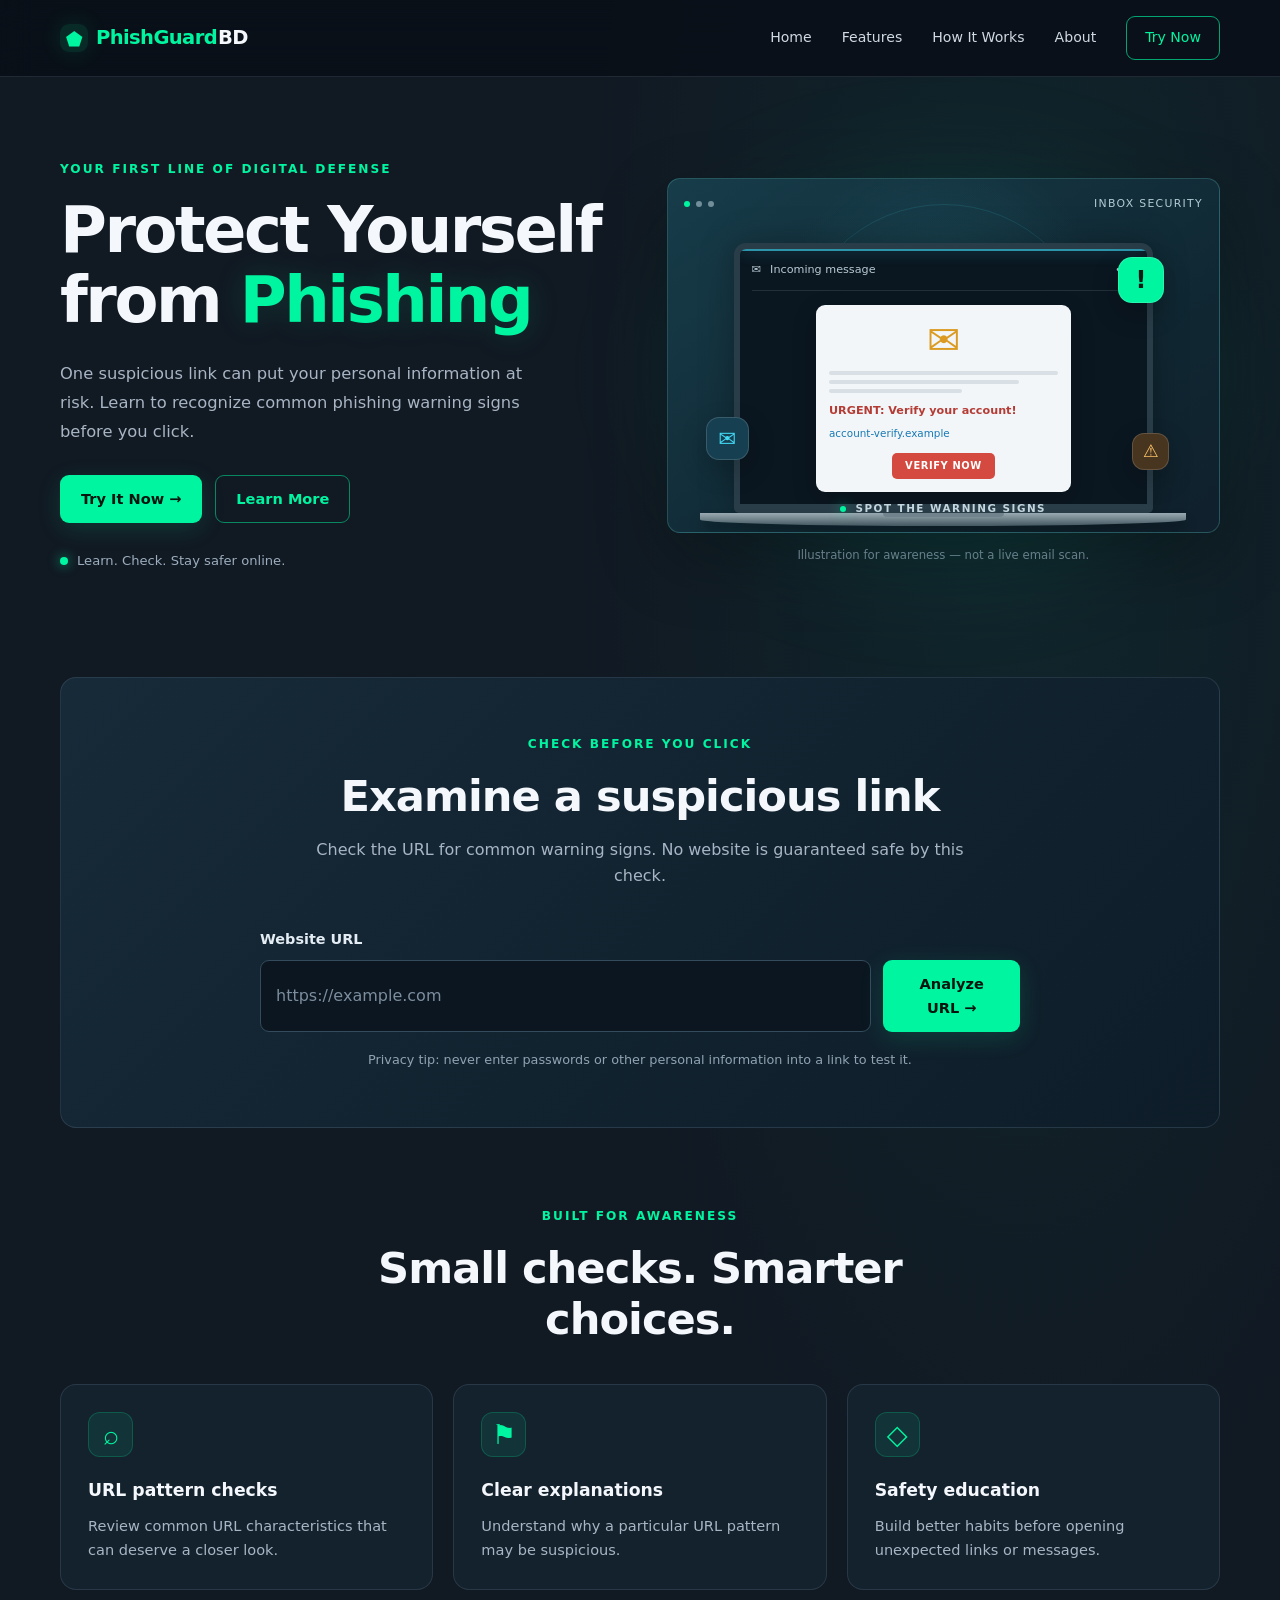
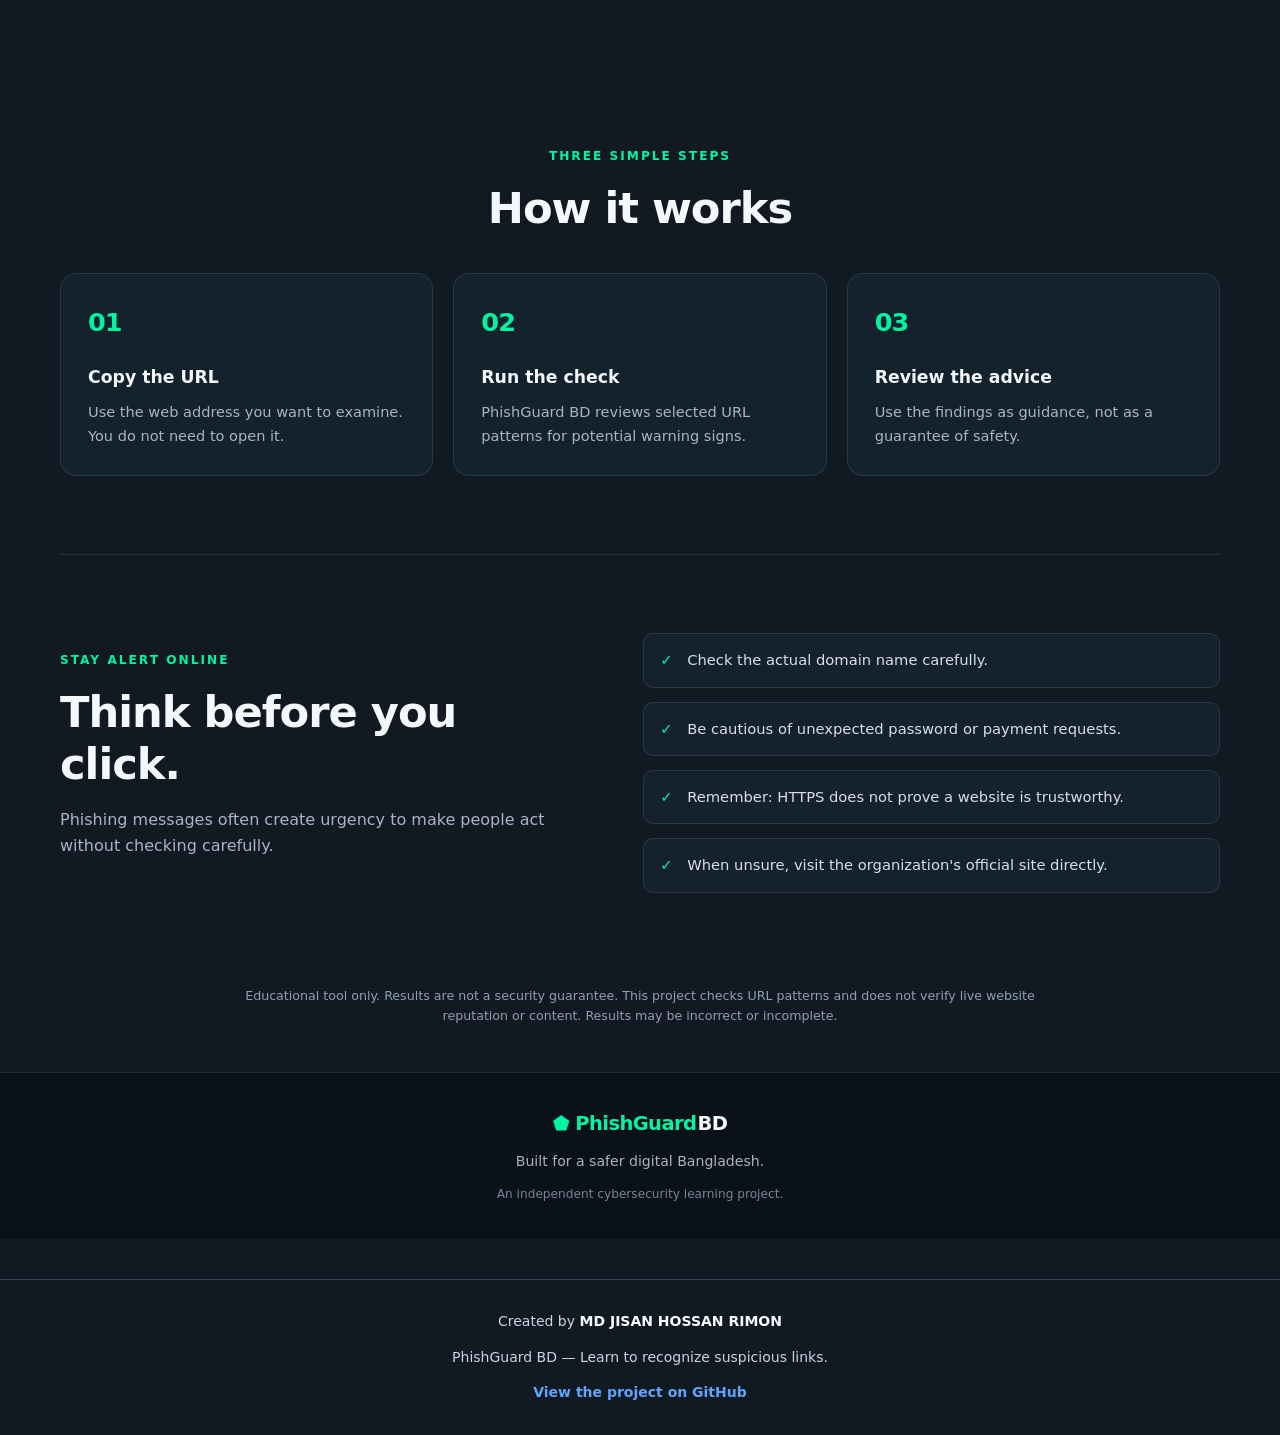
==== index.html @ 83aed014 "Update creator name to uppercase" ====
<!DOCTYPE html>
<html lang="en">
<head>
  <meta charset="UTF-8">
  <meta name="viewport" content="width=device-width, initial-scale=1.0">
  <meta name="description" content="PhishGuard BD helps people recognize suspicious links and phishing warning signs.">
  <meta name="theme-color" content="#111923">
  <title>PhishGuard BD | Think Before You Click</title>
  <link rel="stylesheet" href="style.css">
  <script src="script.js" defer></script>
</head>
<body>
  <header class="site-header" id="home">
    <nav class="navbar" aria-label="Main navigation">
      <a class="brand" href="#home">
        <span class="brand-shield" aria-hidden="true">⬟</span>
        PhishGuard<span class="brand-bd">BD</span>
      </a>

      <button class="menu-toggle" type="button"
        aria-label="Open navigation" aria-expanded="false"
        aria-controls="nav-links">☰</button>

      <div class="nav-links" id="nav-links">
        <a href="#home">Home</a>
        <a href="#features">Features</a>
        <a href="#how-it-works">How It Works</a>
         <a href="about.html">About</a>
        <a class="nav-cta" href="#scanner">Try Now</a>
      </div>
    </nav>
  </header>

  <main>
    <section class="hero" aria-labelledby="hero-title">
      <div class="hero-copy">
        <p class="eyebrow">YOUR FIRST LINE OF DIGITAL DEFENSE</p>
        <h1 id="hero-title">
          Protect Yourself<br>
          from <span class="accent-text">Phishing</span>
        </h1>
        <p class="hero-description">
          One suspicious link can put your personal information at risk.
          Learn to recognize common phishing warning signs before you click.
        </p>
        <div class="hero-actions">
          <a class="button button-primary" href="#scanner">Try It Now →</a>
          <a class="button button-secondary" href="#how-it-works">Learn More</a>
        </div>
        <p class="hero-note">
          <span class="status-dot" aria-hidden="true"></span>
          Learn. Check. Stay safer online.
        </p>
      </div>

      <div class="hero-visual" aria-label="Phishing-awareness illustration">
        <div class="visual-glow"></div>
        <div class="visual-scene">
          <div class="scene-topline">
            <span class="scene-dot"></span>
            <span class="scene-dot"></span>
            <span class="scene-dot"></span>
            <span class="scene-label">INBOX SECURITY</span>
          </div>
          <div class="laptop">
            <div class="laptop-screen">
              <div class="screen-header">
                <span>✉</span>
                <span>Incoming message</span>
                <span class="screen-menu">•••</span>
              </div>
              <div class="email-card">
                <div class="email-icon" aria-hidden="true">✉</div>
                <div class="email-lines" aria-hidden="true">
                  <span></span><span></span><span></span>
                </div>
                <div class="email-warning">URGENT: Verify your account!</div>
                <div class="fake-link">account-verify.example</div>
                <div class="email-button">VERIFY NOW</div>
              </div>
              <div class="scan-line"></div>
            </div>
            <div class="laptop-base">
              <div class="keyboard"></div>
              <div class="trackpad"></div>
            </div>
          </div>
          <div class="floating-shield" aria-hidden="true">!</div>
          <div class="floating-mail" aria-hidden="true">✉</div>
          <div class="floating-alert" aria-hidden="true">⚠</div>
          <div class="scene-caption">
            <span class="caption-dot"></span>
            SPOT THE WARNING SIGNS
          </div>
        </div>
        <p class="visual-disclaimer">
          Illustration for awareness — not a live email scan.
        </p>
      </div>
    </section>

    <section class="scanner section-block" id="scanner">
      <div class="section-heading">
        <p class="eyebrow">CHECK BEFORE YOU CLICK</p>
        <h2>Examine a suspicious link</h2>
        <p>Check the URL for common warning signs. No website is guaranteed safe by this check.</p>
      </div>

      <form id="url-form" class="scanner-form">
        <label for="url-input">Website URL</label>
        <div class="input-row">
          <input id="url-input" name="url" type="text"
            placeholder="https://example.com"
            autocomplete="url" spellcheck="false" required>
          <button class="button button-primary" type="submit">
            Analyze URL →
          </button>
        </div>
      </form>

      <div id="results" class="results" aria-live="polite"></div>
      <p class="scanner-note">
        Privacy tip: never enter passwords or other personal information into a link to test it.
      </p>
    </section>

    <section class="features section-block" id="features">
      <div class="section-heading">
        <p class="eyebrow">BUILT FOR AWARENESS</p>
        <h2>Small checks. Smarter choices.</h2>
      </div>
      <div class="feature-grid">
        <article class="feature-card">
          <span class="feature-icon" aria-hidden="true">⌕</span>
          <h3>URL pattern checks</h3>
          <p>Review common URL characteristics that can deserve a closer look.</p>
        </article>
        <article class="feature-card">
          <span class="feature-icon" aria-hidden="true">⚑</span>
          <h3>Clear explanations</h3>
          <p>Understand why a particular URL pattern may be suspicious.</p>
        </article>
        <article class="feature-card">
          <span class="feature-icon" aria-hidden="true">◇</span>
          <h3>Safety education</h3>
          <p>Build better habits before opening unexpected links or messages.</p>
        </article>
      </div>
    </section>

    <section class="how-section section-block" id="how-it-works">
      <div class="section-heading">
        <p class="eyebrow">THREE SIMPLE STEPS</p>
        <h2>How it works</h2>
      </div>
      <div class="steps-grid">
        <article class="step-card">
          <span class="step-number">01</span>
          <h3>Copy the URL</h3>
          <p>Use the web address you want to examine. You do not need to open it.</p>
        </article>
        <article class="step-card">
          <span class="step-number">02</span>
          <h3>Run the check</h3>
          <p>PhishGuard BD reviews selected URL patterns for potential warning signs.</p>
        </article>
        <article class="step-card">
          <span class="step-number">03</span>
          <h3>Review the advice</h3>
          <p>Use the findings as guidance, not as a guarantee of safety.</p>
        </article>
      </div>
    </section>

    <section class="education section-block" id="about">
      <div class="education-copy">
        <p class="eyebrow">STAY ALERT ONLINE</p>
        <h2>Think before you click.</h2>
        <p>Phishing messages often create urgency to make people act without checking carefully.</p>
      </div>
      <ul class="safety-list">
        <li>Check the actual domain name carefully.</li>
        <li>Be cautious of unexpected password or payment requests.</li>
        <li>Remember: HTTPS does not prove a website is trustworthy.</li>
        <li>When unsure, visit the organization's official site directly.</li>
      </ul>
    </section>

    <p class="disclaimer">
      Educational tool only. Results are not a security guarantee.
      This project checks URL patterns and does not verify live website reputation or content.
      Results may be incorrect or incomplete.
    </p>
  </main>

  <footer class="site-footer">
    <a class="brand" href="#home">⬟ PhishGuard<span class="brand-bd">BD</span></a>
    <p>Built for a safer digital Bangladesh.</p>
    <p class="footer-small">An independent cybersecurity learning project.</p>
  </footer>
  <footer class="creator-footer">
 <p>
  Created by <strong>MD JISAN HOSSAN RIMON</strong>
</p>
  <p>
    PhishGuard BD — Learn to recognize suspicious links.
  </p>
  <p>
    <a
      href="https://github.com/Jisan10jhr/phishguard-bd"
      target="_blank"
      rel="noopener noreferrer"
    >
      View the project on GitHub
    </a>
  </p>
</footer>
</body>
</html>
---- style.css ----
/* ========================================
   PhishGuard BD — Dark Cybersecurity Theme
   ======================================== */

:root {
  --bg: #111923;
  --bg-deep: #0a111a;
  --surface: #172330;
  --surface-light: #1d2c3b;
  --green: #00f5a0;
  --green-dark: #00c982;
  --cyan: #41d9f5;
  --text: #f4f7fb;
  --muted: #a8b5c4;
  --border: rgba(164, 190, 214, 0.14);
  --radius: 16px;
  --max-width: 1160px;
}

* {
  box-sizing: border-box;
}

html {
  scroll-behavior: smooth;
  scroll-padding-top: 90px;
}

body {
  margin: 0;
  background:
    radial-gradient(ellipse at 80% 15%, rgba(0, 210, 160, 0.07), transparent 32%),
    var(--bg);
  color: var(--text);
  font-family: Inter, ui-sans-serif, system-ui, -apple-system, BlinkMacSystemFont, "Segoe UI", sans-serif;
  line-height: 1.65;
  overflow-x: hidden;
}

a {
  color: inherit;
  text-decoration: none;
}

button,
input {
  font: inherit;
}

button,
a {
  -webkit-tap-highlight-color: transparent;
}

button:focus-visible,
a:focus-visible,
input:focus-visible {
  outline: 3px solid var(--cyan);
  outline-offset: 4px;
}

::selection {
  color: var(--bg-deep);
  background: var(--green);
}

/* Navigation */

.site-header {
  position: sticky;
  top: 0;
  z-index: 20;
  background: rgba(9, 16, 24, 0.92);
  border-bottom: 1px solid var(--border);
  backdrop-filter: blur(16px);
}

.navbar {
  width: min(var(--max-width), calc(100% - 48px));
  min-height: 76px;
  margin: auto;
  display: flex;
  align-items: center;
  justify-content: space-between;
  gap: 28px;
}

.brand {
  display: inline-flex;
  align-items: center;
  gap: 8px;
  color: var(--green);
  font-size: 1.22rem;
  font-weight: 800;
  letter-spacing: -0.6px;
  white-space: nowrap;
}

.brand-shield {
  display: inline-grid;
  place-items: center;
  width: 28px;
  height: 28px;
  border-radius: 9px;
  background: rgba(0, 245, 160, 0.12);
  box-shadow: 0 0 22px rgba(0, 245, 160, 0.12);
}

.brand-bd {
  color: var(--text);
  margin-left: -7px;
}

.nav-links {
  display: flex;
  align-items: center;
  gap: 30px;
}

.nav-links a {
  color: #d1d9e2;
  font-size: 0.88rem;
  transition: color 180ms ease;
}

.nav-links a:hover {
  color: var(--green);
}

.nav-links .nav-cta {
  padding: 9px 18px;
  border: 1px solid rgba(0, 245, 160, 0.65);
  border-radius: 9px;
  color: var(--green);
  transition: background 180ms ease, box-shadow 180ms ease, transform 180ms ease;
}

.nav-links .nav-cta:hover {
  background: rgba(0, 245, 160, 0.1);
  box-shadow: 0 0 22px rgba(0, 245, 160, 0.12);
  transform: translateY(-2px);
}

.menu-toggle {
  display: none;
  border: 1px solid var(--border);
  border-radius: 9px;
  padding: 7px 12px;
  color: var(--text);
  background: var(--surface);
  cursor: pointer;
}

/* Hero */

.hero {
  width: min(var(--max-width), calc(100% - 48px));
  min-height: 600px;
  margin: auto;
  padding: 82px 0 92px;
  display: grid;
  grid-template-columns: 1fr 1.02fr;
  align-items: center;
  gap: 64px;
}

.hero-copy {
  position: relative;
  z-index: 1;
  animation: enter-left 800ms ease both;
}

.eyebrow {
  margin: 0 0 17px;
  color: var(--green);
  font-size: 0.76rem;
  font-weight: 800;
  letter-spacing: 2px;
}

.hero h1 {
  margin: 0;
  max-width: 600px;
  font-size: clamp(2.7rem, 5vw, 4.4rem);
  line-height: 1.08;
  letter-spacing: -2.5px;
  font-weight: 800;
}

.accent-text {
  color: var(--green);
  text-shadow: 0 0 32px rgba(0, 245, 160, 0.15);
}

.hero-description {
  max-width: 480px;
  margin: 24px 0 28px;
  color: var(--muted);
  font-size: 1.02rem;
  line-height: 1.8;
}

.hero-actions {
  display: flex;
  flex-wrap: wrap;
  gap: 13px;
}

.button {
  display: inline-flex;
  align-items: center;
  justify-content: center;
  gap: 10px;
  min-height: 46px;
  padding: 11px 20px;
  border: 1px solid transparent;
  border-radius: 9px;
  font-weight: 750;
  font-size: 0.91rem;
  cursor: pointer;
  transition: transform 180ms ease, box-shadow 180ms ease, background 180ms ease;
}

.button:hover {
  transform: translateY(-3px);
}

.button-primary {
  color: #04140e;
  background: var(--green);
  box-shadow: 0 6px 24px rgba(0, 245, 160, 0.14);
}

.button-primary:hover {
  background: #5dffc1;
  box-shadow: 0 8px 30px rgba(0, 245, 160, 0.28);
}

.button-secondary {
  color: var(--green);
  background: transparent;
  border-color: rgba(0, 245, 160, 0.5);
}

.button-secondary:hover {
  background: rgba(0, 245, 160, 0.08);
}

.hero-note {
  display: flex;
  align-items: center;
  gap: 9px;
  margin-top: 27px;
  color: #9caebe;
  font-size: 0.82rem;
}

.status-dot,
.caption-dot {
  width: 8px;
  height: 8px;
  flex: 0 0 8px;
  border-radius: 50%;
  background: var(--green);
  box-shadow: 0 0 12px rgba(0, 245, 160, 0.7);
}

/* Animated phishing illustration */

.hero-visual {
  position: relative;
  min-width: 0;
  animation: enter-right 900ms ease both;
  animation-delay: 120ms;
}

.visual-glow {
  position: absolute;
  inset: 10% 8%;
  border-radius: 50%;
  background: rgba(0, 215, 175, 0.2);
  filter: blur(70px);
  animation: glow-pulse 5s ease-in-out infinite;
}

.visual-scene {
  position: relative;
  min-height: 355px;
  padding: 16px;
  overflow: hidden;
  isolation: isolate;
  border: 1px solid rgba(99, 210, 199, 0.26);
  border-radius: 13px;
  background:
    radial-gradient(circle at 50% 40%, rgba(39, 115, 128, 0.35), transparent 48%),
    linear-gradient(145deg, #173c4a, #102833 65%, #10202c);
  box-shadow: 0 25px 70px rgba(0, 0, 0, 0.3);
}

.visual-scene::before,
.visual-scene::after {
  content: "";
  position: absolute;
  z-index: -1;
  border: 1px solid rgba(65, 217, 245, 0.12);
  border-radius: 50%;
  width: 300px;
  height: 300px;
  top: 25px;
  left: calc(50% - 150px);
  animation: orbit 22s linear infinite;
}

.visual-scene::after {
  width: 220px;
  height: 220px;
  top: 65px;
  left: calc(50% - 110px);
  animation-direction: reverse;
}

.scene-topline {
  position: relative;
  z-index: 3;
  display: flex;
  align-items: center;
  gap: 6px;
  color: #b3cbd4;
  font-size: 0.68rem;
}

.scene-dot {
  width: 6px;
  height: 6px;
  border-radius: 50%;
  background: #718f9b;
}

.scene-dot:first-child {
  background: var(--green);
}

.scene-label {
  margin-left: auto;
  letter-spacing: 1.3px;
}

.laptop {
  position: absolute;
  width: 76%;
  left: 12%;
  top: 64px;
  animation: laptop-float 5s ease-in-out infinite;
}

.laptop-screen {
  position: relative;
  overflow: hidden;
  min-height: 225px;
  padding: 12px;
  border: 6px solid #293d48;
  border-bottom-width: 9px;
  border-radius: 12px 12px 5px 5px;
  background: #0a1620;
  box-shadow: 0 0 35px rgba(0, 0, 0, 0.28);
}

.screen-header {
  display: flex;
  align-items: center;
  gap: 9px;
  padding-bottom: 10px;
  border-bottom: 1px solid rgba(190, 219, 232, 0.13);
  color: #b7cad4;
  font-size: 0.7rem;
}

.screen-menu {
  margin-left: auto;
}

.email-card {
  position: relative;
  margin: 14px auto 0;
  width: min(100%, 255px);
  padding: 12px;
  border: 1px solid rgba(255, 255, 255, 0.1);
  border-radius: 9px;
  background: #f2f6f8;
  color: #182734;
  box-shadow: 0 8px 24px rgba(0, 0, 0, 0.2);
  animation: email-arrive 1s ease both;
  animation-delay: 450ms;
}

.email-icon {
  text-align: center;
  color: #db9b22;
  font-size: 2.5rem;
  line-height: 1.1;
  animation: envelope-wiggle 4s ease-in-out infinite;
}

.email-lines {
  display: grid;
  gap: 5px;
  margin: 9px 0;
}

.email-lines span {
  display: block;
  width: 100%;
  height: 4px;
  border-radius: 5px;
  background: #d8e0e5;
}

.email-lines span:nth-child(2) {
  width: 83%;
}

.email-lines span:nth-child(3) {
  width: 58%;
}

.email-warning {
  margin-top: 8px;
  color: #b53b35;
  font-size: 0.7rem;
  font-weight: 800;
}

.fake-link {
  margin-top: 5px;
  overflow-wrap: anywhere;
  color: #1878b5;
  font-size: 0.65rem;
}

.email-button {
  display: table;
  margin: 10px auto 0;
  padding: 5px 13px;
  border-radius: 5px;
  color: white;
  background: #d54a40;
  font-size: 0.62rem;
  font-weight: 800;
  letter-spacing: 0.6px;
  animation: warning-pulse 2s ease-in-out infinite;
}

.laptop-base {
  position: relative;
  width: 116%;
  height: 13px;
  margin-left: -8%;
  border-radius: 0 0 50% 50%;
  background: linear-gradient(#9aaab2, #435760);
  box-shadow: 0 8px 12px rgba(0, 0, 0, 0.25);
}

.trackpad {
  width: 25%;
  height: 4px;
  margin: auto;
  border-radius: 0 0 5px 5px;
  background: #71848d;
}

.keyboard {
  display: none;
}

.floating-shield,
.floating-mail,
.floating-alert {
  position: absolute;
  z-index: 4;
  display: grid;
  place-items: center;
  border: 1px solid rgba(255, 255, 255, 0.15);
  box-shadow: 0 10px 28px rgba(0, 0, 0, 0.2);
  backdrop-filter: blur(8px);
}

.floating-shield {
  top: 78px;
  right: 10%;
  width: 46px;
  height: 46px;
  border-radius: 14px;
  color: #071a14;
  background: var(--green);
  font-size: 1.5rem;
  font-weight: 900;
  animation: float-small 4s ease-in-out infinite;
}

.floating-mail {
  left: 7%;
  bottom: 72px;
  width: 43px;
  height: 43px;
  border-radius: 13px;
  color: var(--cyan);
  background: #163f51;
  font-size: 1.35rem;
  animation: float-small 4.5s ease-in-out infinite;
  animation-delay: -1s;
}

.floating-alert {
  right: 9%;
  bottom: 62px;
  width: 37px;
  height: 37px;
  border-radius: 12px;
  color: #ffc46b;
  background: #48351f;
  font-size: 1.1rem;
  animation: float-small 3.8s ease-in-out infinite;
  animation-delay: -2s;
}

.scan-line {
  position: absolute;
  z-index: 2;
  top: 0;
  left: 0;
  width: 100%;
  height: 2px;
  background: var(--cyan);
  box-shadow: 0 0 15px var(--cyan);
  opacity: 0.65;
  animation: scan 4s linear infinite;
}

.scene-caption {
  position: absolute;
  left: 0;
  right: 0;
  bottom: 15px;
  display: flex;
  align-items: center;
  justify-content: center;
  gap: 9px;
  color: #c3d6de;
  font-size: 0.65rem;
  font-weight: 750;
  letter-spacing: 1.5px;
}

.caption-dot {
  width: 6px;
  height: 6px;
  flex-basis: 6px;
}

.visual-disclaimer {
  margin: 13px 0 0;
  text-align: center;
  color: #8295a5;
  font-size: 0.73rem;
}

/* Shared sections */

.section-block {
  width: min(var(--max-width), calc(100% - 48px));
  margin: auto;
  padding: 78px 0;
}

.section-heading {
  max-width: 670px;
  margin: 0 auto 38px;
  text-align: center;
}

.section-heading h2,
.education h2 {
  margin: 0;
  font-size: clamp(1.8rem, 4vw, 2.7rem);
  line-height: 1.2;
  letter-spacing: -1px;
}

.section-heading > p:last-child {
  margin: 14px auto 0;
  color: var(--muted);
}

.scanner {
  padding: 56px;
  border: 1px solid var(--border);
  border-radius: var(--radius);
  background: linear-gradient(135deg, rgba(24, 43, 58, 0.96), rgba(14, 29, 41, 0.96));
}

.scanner-form {
  max-width: 760px;
  margin: auto;
}

.scanner-form label {
  display: block;
  margin-bottom: 9px;
  color: #e4edf4;
  font-size: 0.9rem;
  font-weight: 700;
}

.input-row {
  display: flex;
  gap: 12px;
}

.input-row input {
  width: 100%;
  min-width: 0;
  padding: 13px 15px;
  border: 1px solid #334b5c;
  border-radius: 9px;
  background: #0b1620;
  color: var(--text);
}

.input-row input::placeholder {
  color: #7c8d9d;
}

.scanner-note {
  margin: 17px auto 0;
  text-align: center;
  color: #91a3b2;
  font-size: 0.8rem;
}

.results {
  max-width: 760px;
  margin: 20px auto 0;
  overflow-wrap: anywhere;
}

.feature-grid,
.steps-grid {
  display: grid;
  grid-template-columns: repeat(3, minmax(0, 1fr));
  gap: 20px;
}

.feature-card,
.step-card {
  padding: 27px;
  border: 1px solid var(--border);
  border-radius: var(--radius);
  background: rgba(22, 37, 50, 0.76);
  transition: transform 200ms ease, border-color 200ms ease, background 200ms ease;
}

.feature-card:hover,
.step-card:hover {
  transform: translateY(-5px);
  border-color: rgba(0, 245, 160, 0.35);
  background: #192c3b;
}

.feature-icon {
  display: grid;
  place-items: center;
  width: 45px;
  height: 45px;
  margin-bottom: 19px;
  border: 1px solid rgba(0, 245, 160, 0.2);
  border-radius: 12px;
  color: var(--green);
  background: rgba(0, 245, 160, 0.08);
  font-size: 1.7rem;
}

.feature-card h3,
.step-card h3 {
  margin: 0 0 9px;
  font-size: 1.08rem;
}

.feature-card p,
.step-card p {
  margin: 0;
  color: var(--muted);
  font-size: 0.91rem;
}

.step-number {
  display: inline-block;
  margin-bottom: 20px;
  color: var(--green);
  font-size: 1.6rem;
  font-weight: 850;
  letter-spacing: -1px;
}

.education {
  display: grid;
  grid-template-columns: 0.9fr 1fr;
  align-items: center;
  gap: 64px;
  border-top: 1px solid var(--border);
}

.education-copy > p:last-child {
  color: var(--muted);
}

.safety-list {
  display: grid;
  gap: 14px;
  margin: 0;
  padding: 0;
  list-style: none;
}

.safety-list li {
  position: relative;
  padding: 14px 16px 14px 43px;
  border: 1px solid var(--border);
  border-radius: 10px;
  background: rgba(23, 39, 52, 0.7);
  color: #d7e0e8;
  font-size: 0.92rem;
}

.safety-list li::before {
  content: "✓";
  position: absolute;
  left: 16px;
  color: var(--green);
  font-weight: 900;
}

.disclaimer {
  width: min(850px, calc(100% - 48px));
  margin: 15px auto 45px;
  text-align: center;
  color: #8fa0af;
  font-size: 0.79rem;
}

.site-footer {
  padding: 35px 24px;
  text-align: center;
  border-top: 1px solid var(--border);
  background: #0a1119;
}

.site-footer .brand {
  justify-content: center;
}

.site-footer p {
  margin: 10px 0 0;
  color: #a7b6c4;
  font-size: 0.88rem;
}

.site-footer .footer-small {
  color: #758796;
  font-size: 0.76rem;
}

/* Entrance and illustration animations */

@keyframes enter-left {
  from { opacity: 0; transform: translateX(-24px); }
  to { opacity: 1; transform: translateX(0); }
}

@keyframes enter-right {
  from { opacity: 0; transform: translateX(24px); }
  to { opacity: 1; transform: translateX(0); }
}

@keyframes laptop-float {
  0%, 100% { transform: translateY(0); }
  50% { transform: translateY(-8px); }
}

@keyframes float-small {
  0%, 100% { transform: translateY(0) rotate(0); }
  50% { transform: translateY(-10px) rotate(3deg); }
}

@keyframes glow-pulse {
  0%, 100% { opacity: 0.55; transform: scale(0.94); }
  50% { opacity: 1; transform: scale(1.08); }
}

@keyframes email-arrive {
  from { opacity: 0; transform: translateY(12px) scale(0.96); }
  to { opacity: 1; transform: translateY(0) scale(1); }
}

@keyframes envelope-wiggle {
  0%, 90%, 100% { transform: rotate(0); }
  93% { transform: rotate(-7deg); }
  96% { transform: rotate(7deg); }
}

@keyframes warning-pulse {
  0%, 100% { box-shadow: 0 0 0 rgba(213, 74, 64, 0); }
  50% { box-shadow: 0 0 14px rgba(213, 74, 64, 0.42); }
}

@keyframes scan {
  0% { top: 0; opacity: 0; }
  10% { opacity: 0.65; }
  90% { opacity: 0.65; }
  100% { top: 100%; opacity: 0; }
}

@keyframes orbit {
  from { transform: rotate(0deg); }
  to { transform: rotate(360deg); }
}

/* Responsive layout */

@media (max-width: 900px) {
  .hero {
    grid-template-columns: 1fr 0.9fr;
    gap: 30px;
    min-height: 540px;
    padding: 65px 0;
  }

  .hero h1 {
    font-size: clamp(2.5rem, 5vw, 3.5rem);
  }

  .visual-scene {
    min-height: 325px;
  }

  .laptop {
    width: 82%;
    left: 9%;
    top: 65px;
  }

  .laptop-screen {
    min-height: 205px;
  }

  .scanner {
    padding: 35px 25px;
  }

  .education {
    gap: 30px;
  }
}

@media (max-width: 680px) {
  .navbar {
    width: calc(100% - 32px);
    min-height: 66px;
    flex-wrap: wrap;
    gap: 12px;
  }

  .menu-toggle {
    display: block;
  }

  .nav-links {
    display: none;
    width: 100%;
    padding: 0 0 18px;
    flex-direction: column;
    align-items: stretch;
    gap: 4px;
  }

  .nav-links.is-open {
    display: flex;
  }

  .nav-links a {
    padding: 10px 8px;
  }

  .nav-links .nav-cta {
    text-align: center;
  }

  .hero {
    width: calc(100% - 36px);
    grid-template-columns: 1fr;
    gap: 38px;
    padding: 57px 0 60px;
  }

  .hero h1 {
    font-size: clamp(2.6rem, 11vw, 4rem);
    letter-spacing: -1.8px;
  }

  .hero-description {
    font-size: 0.96rem;
  }

  .hero-visual {
    width: 100%;
  }

  .visual-scene {
    min-height: 345px;
  }

  .laptop {
    width: 78%;
    left: 11%;
    top: 67px;
  }

  .laptop-screen {
    min-height: 215px;
  }

  .section-block {
    width: calc(100% - 36px);
    padding: 55px 0;
  }

  .scanner {
    padding: 35px 20px;
  }

  .input-row {
    flex-direction: column;
  }

  .input-row .button {
    width: 100%;
  }

  .feature-grid,
  .steps-grid,
  .education {
    grid-template-columns: 1fr;
  }

  .feature-grid,
  .steps-grid {
    gap: 13px;
  }

  .feature-card,
  .step-card {
    padding: 23px;
  }

  .education {
    gap: 24px;
  }

  .disclaimer {
    width: calc(100% - 36px);
  }
}

/* Respect accessibility settings */

@media (prefers-reduced-motion: reduce) {
  *,
  *::before,
  *::after {
    scroll-behavior: auto !important;
    animation-duration: 0.01ms !important;
    animation-iteration-count: 1 !important;
    transition-duration: 0.01ms !important;
  }
}


/* ========================================
   PhishGuard BD — Analysis Results Upgrade
   ======================================== */

#results {
  margin-top: 24px;
  padding: 22px;
  border: 1px solid rgba(148, 163, 184, 0.25);
  border-radius: 16px;
  background: rgba(15, 23, 42, 0.75);
  color: #e2e8f0;
  overflow-wrap: anywhere;
}

#results:empty {
  display: none;
}

#results h3 {
  margin: 0 0 14px;
  font-size: 1.35rem;
  color: #f8fafc;
}

#results p {
  line-height: 1.7;
  margin: 12px 0;
}

#results ul {
  padding-left: 22px;
  margin: 14px 0;
}

#results li {
  margin-bottom: 10px;
  line-height: 1.6;
}

#results .risk-badge {
  display: inline-block;
  padding: 7px 12px;
  margin: 4px 0 12px;
  border-radius: 999px;
  font-weight: 700;
  font-size: 0.9rem;
  border: 1px solid currentColor;
}

#results .risk-low {
  color: #86efac;
  background: rgba(34, 197, 94, 0.1);
}

#results .risk-medium {
  color: #fcd34d;
  background: rgba(245, 158, 11, 0.1);
}

#results .risk-high {
  color: #fca5a5;
  background: rgba(239, 68, 68, 0.1);
}

#results .result-advice {
  padding: 14px;
  border-left: 4px solid #60a5fa;
  border-radius: 8px;
  background: rgba(59, 130, 246, 0.1);
}

#results .result-limitations {
  padding-top: 12px;
  border-top: 1px solid rgba(148, 163, 184, 0.2);
  color: #cbd5e1;
  font-size: 0.9rem;
}


@media (max-width: 600px) {
  #results {
    padding: 16px;
    border-radius: 12px;
  }

  #results h3 {
    font-size: 1.15rem;
  }
}

/* ========================================
   PhishGuard BD Creator Footer
   ======================================== */

.creator-footer {
  display: flex;
  flex-direction: column;
  align-items: center;
  justify-content: center;
  width: 100%;
  box-sizing: border-box;
  margin: 40px auto 0;
  padding: 24px 20px;
  text-align: center;
  border-top: 1px solid #334155;
  color: #CBD5E1;
  font-size: 14px;
  line-height: 1.7;
}

.creator-footer p {
  width: 100%;
  margin: 6px 0;
  text-align: center;
}

.creator-footer strong {
  color: #F8FAFC;
  font-weight: 700;
}

.creator-footer a {
  color: #60A5FA;
  text-decoration: none;
  font-weight: 600;
}

.creator-footer a:hover {
  color: #93C5FD;
  text-decoration: underline;
}
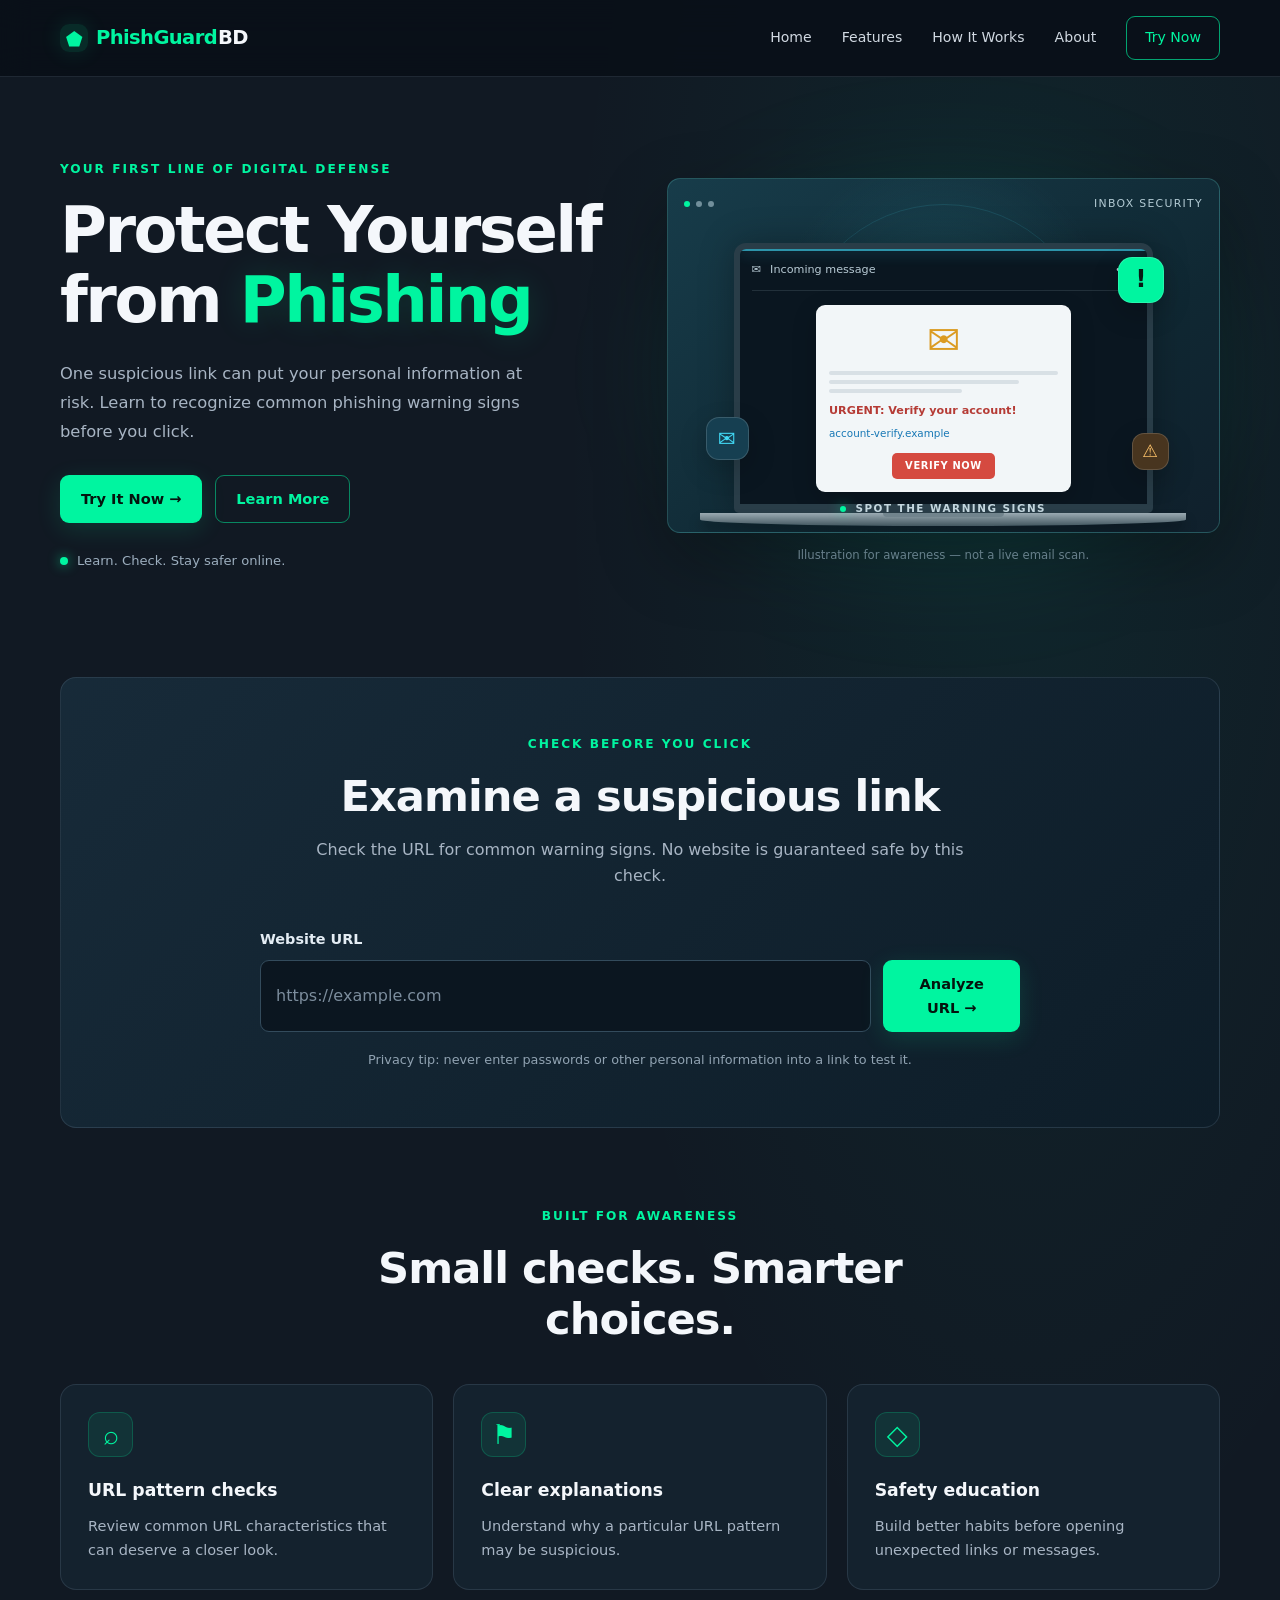
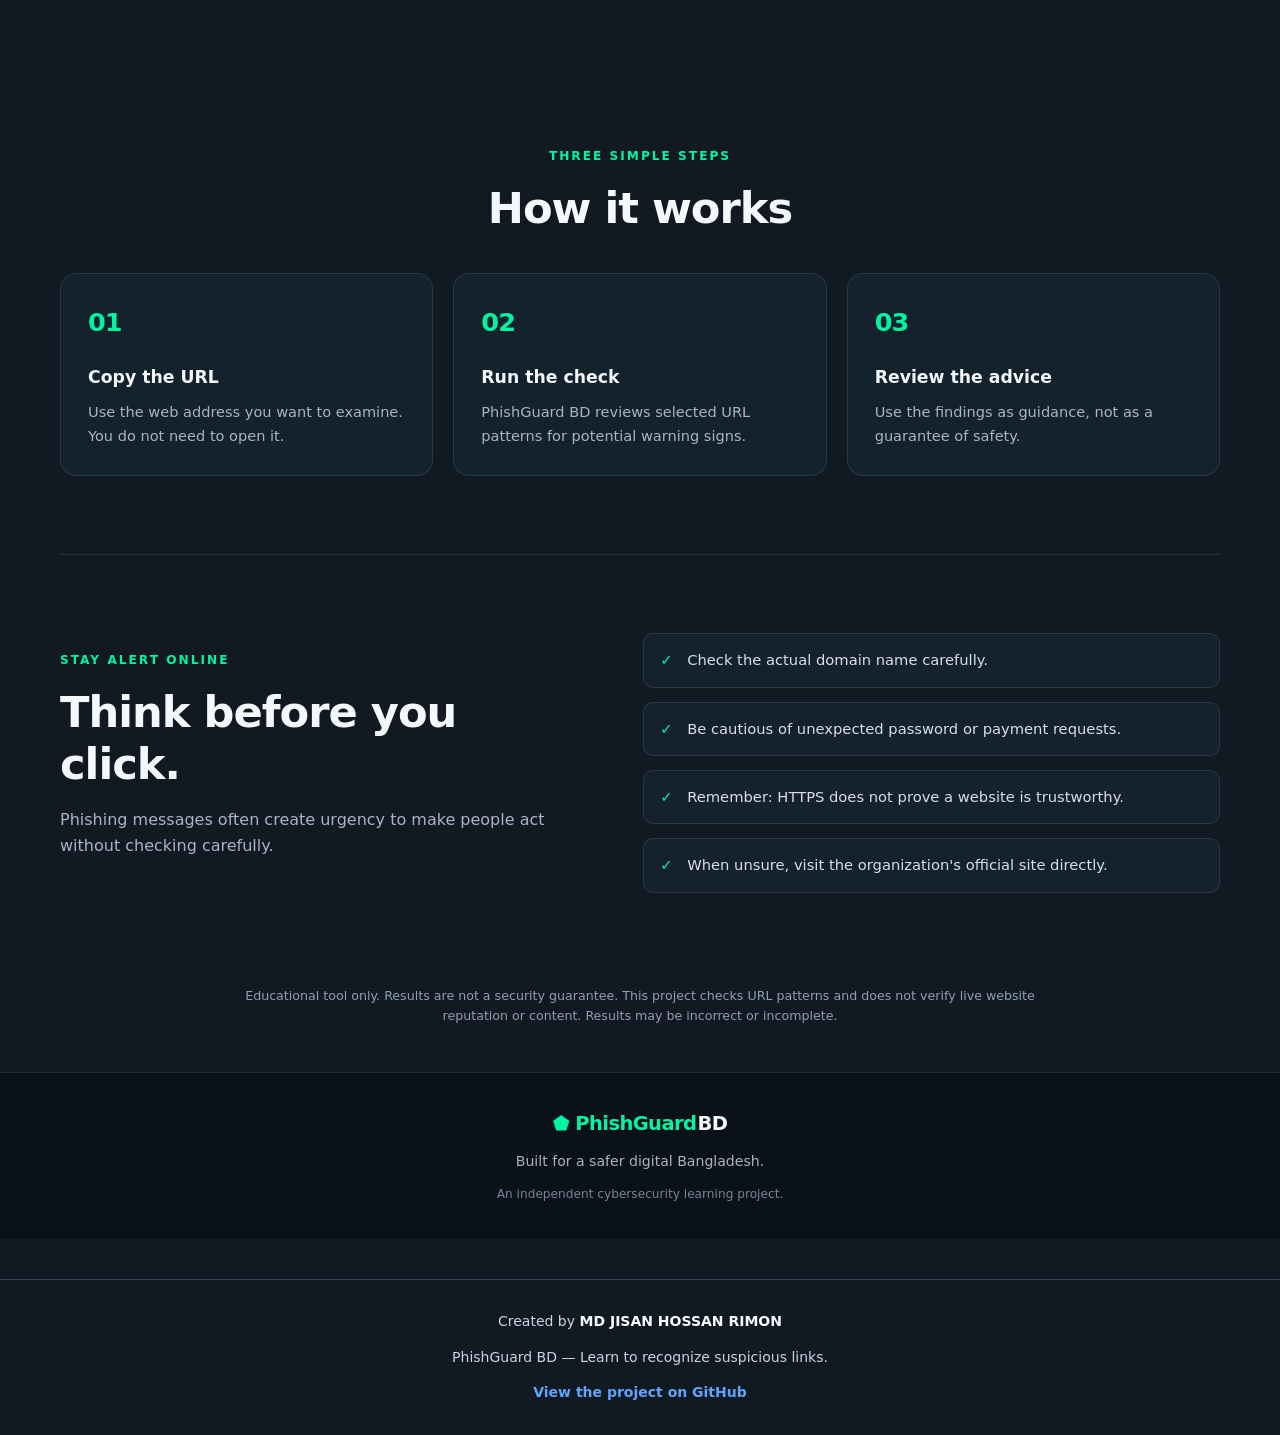
==== commit e1fd5236: "Replace script.js with url-analyzer.js" ====
--- a/index.html
+++ b/index.html
@@ -8,7 +8,8 @@
   <meta name="theme-color" content="#111923">
   <title>PhishGuard BD | Think Before You Click</title>
   <link rel="stylesheet" href="style.css">
-  <script src="script.js" defer></script>
+  <script src="url-analyzer.js" defer></script>
+<script src="script.js" defer></script>
 </head>
 <body>
   <header class="site-header" id="home">
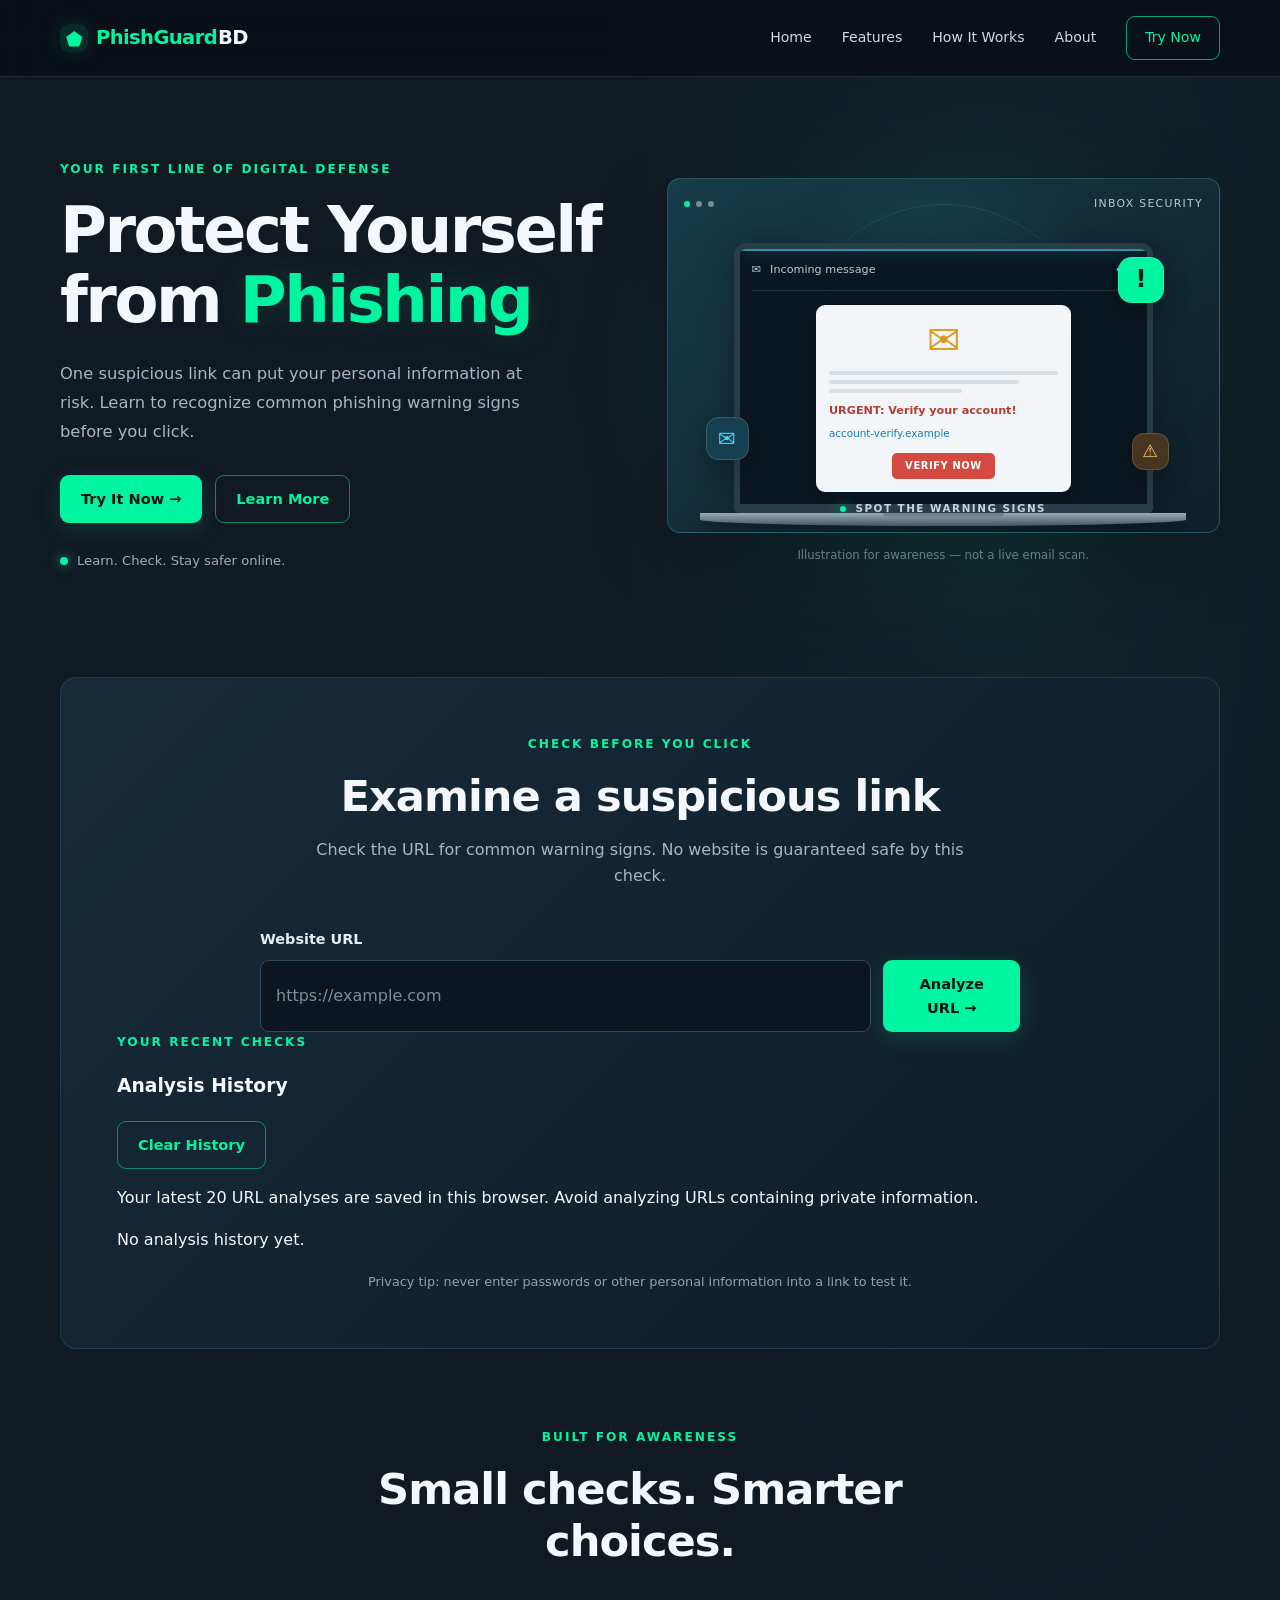
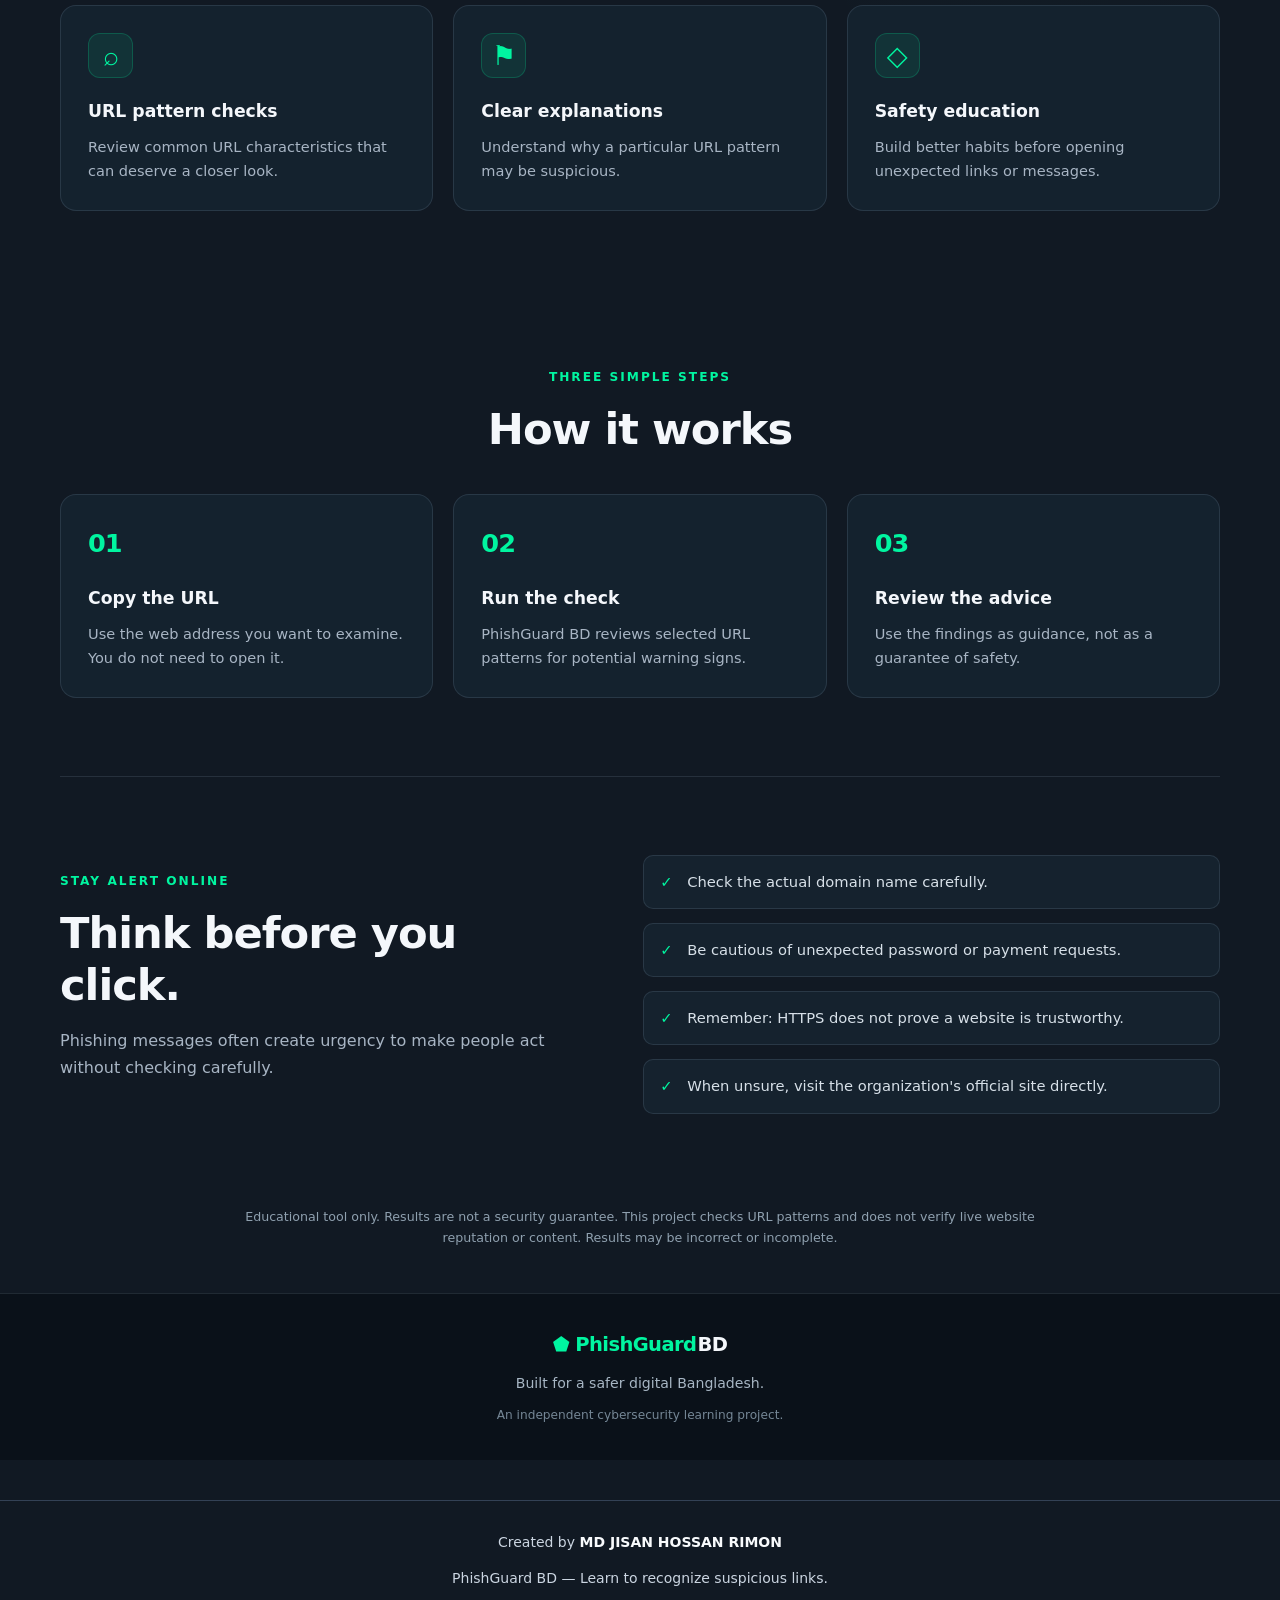
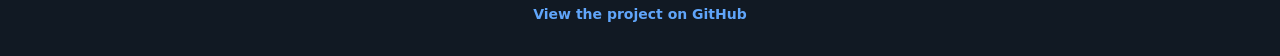
==== commit af10eed4: "Add URL Analysis History section to index.html Added a section for URL analysis history with a clear" ====
--- a/index.html
+++ b/index.html
@@ -121,6 +121,32 @@
       </form>
 
       <div id="results" class="results" aria-live="polite"></div>
+      <!-- URL Analysis History -->
+<section class="history-panel" id="history">
+  <div class="history-heading">
+    <div>
+      <p class="eyebrow">YOUR RECENT CHECKS</p>
+      <h3>Analysis History</h3>
+    </div>
+
+    <button
+      type="button"
+      id="clear-history"
+      class="button button-secondary"
+    >
+      Clear History
+    </button>
+  </div>
+
+  <p class="history-note">
+    Your latest 20 URL analyses are saved in this browser.
+    Avoid analyzing URLs containing private information.
+  </p>
+
+  <div id="history-list" aria-live="polite">
+    <p class="history-empty">No analysis history yet.</p>
+  </div>
+</section>
       <p class="scanner-note">
         Privacy tip: never enter passwords or other personal information into a link to test it.
       </p>
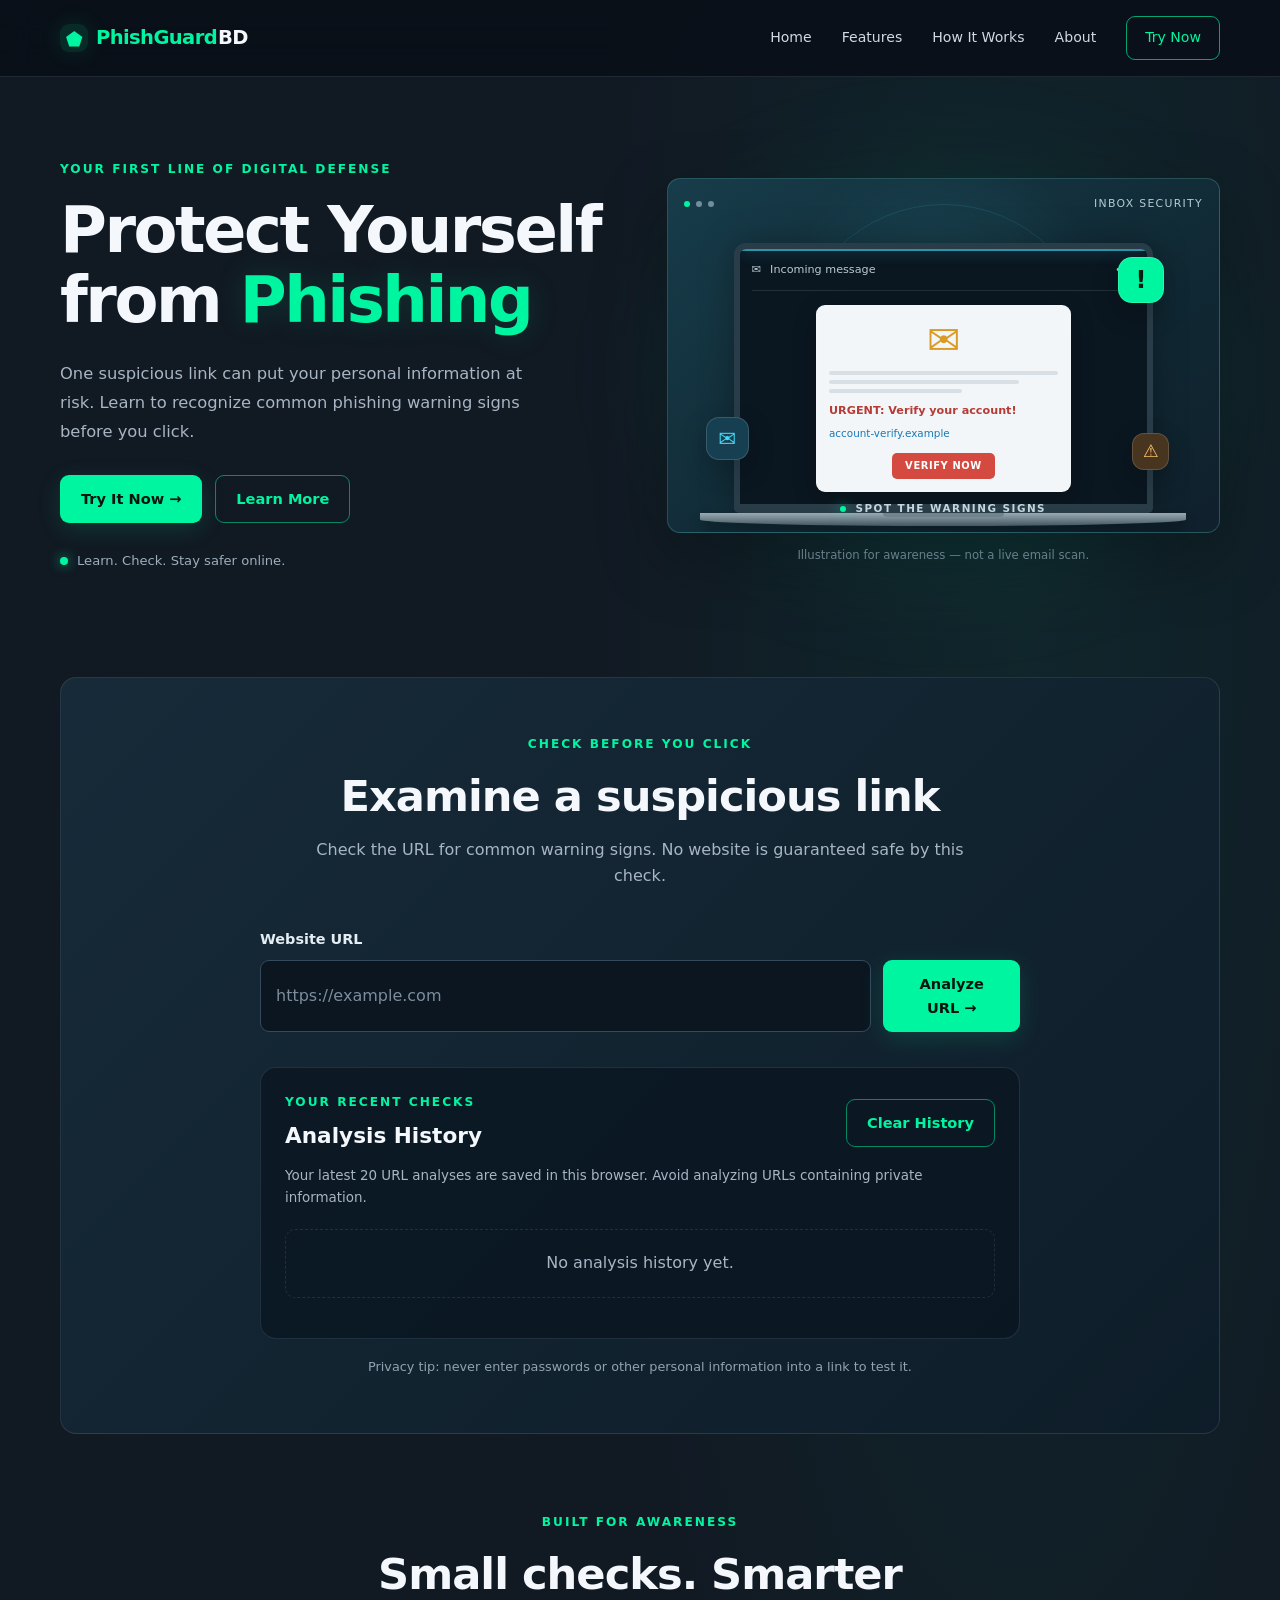
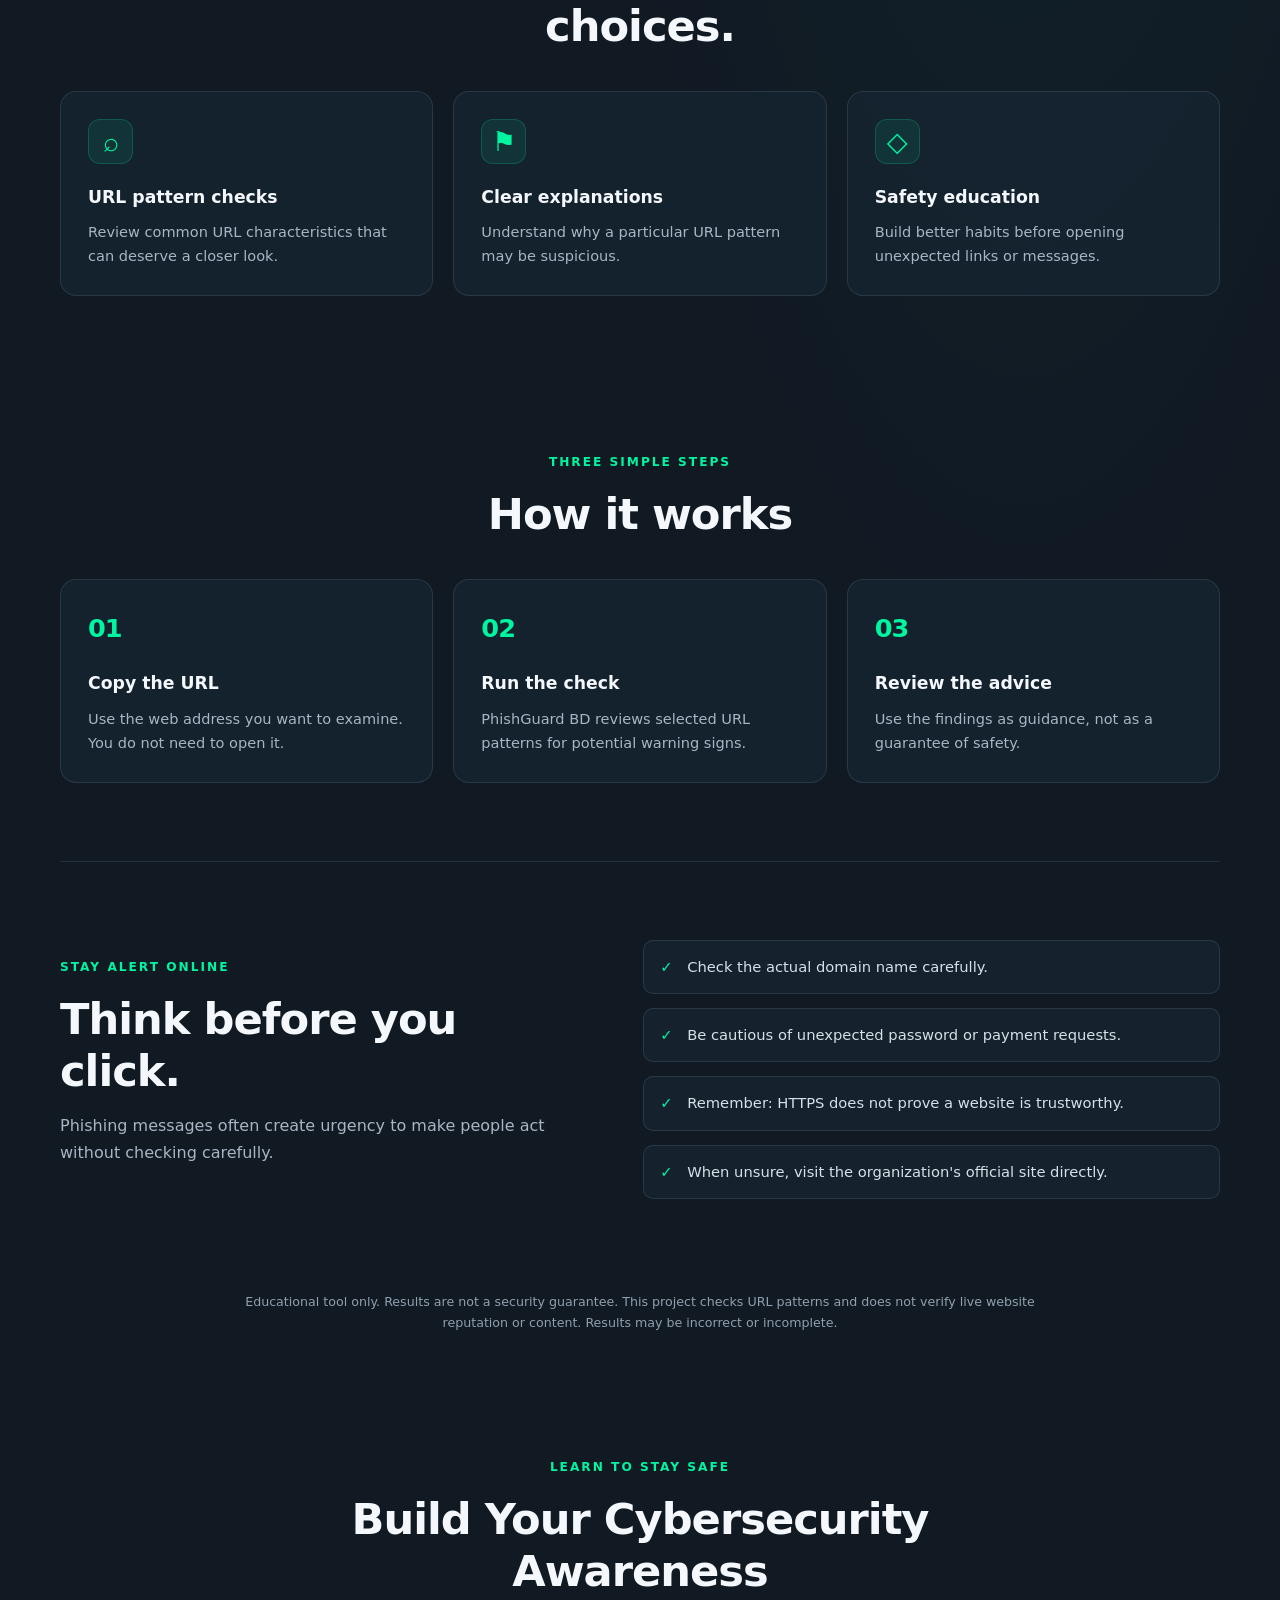
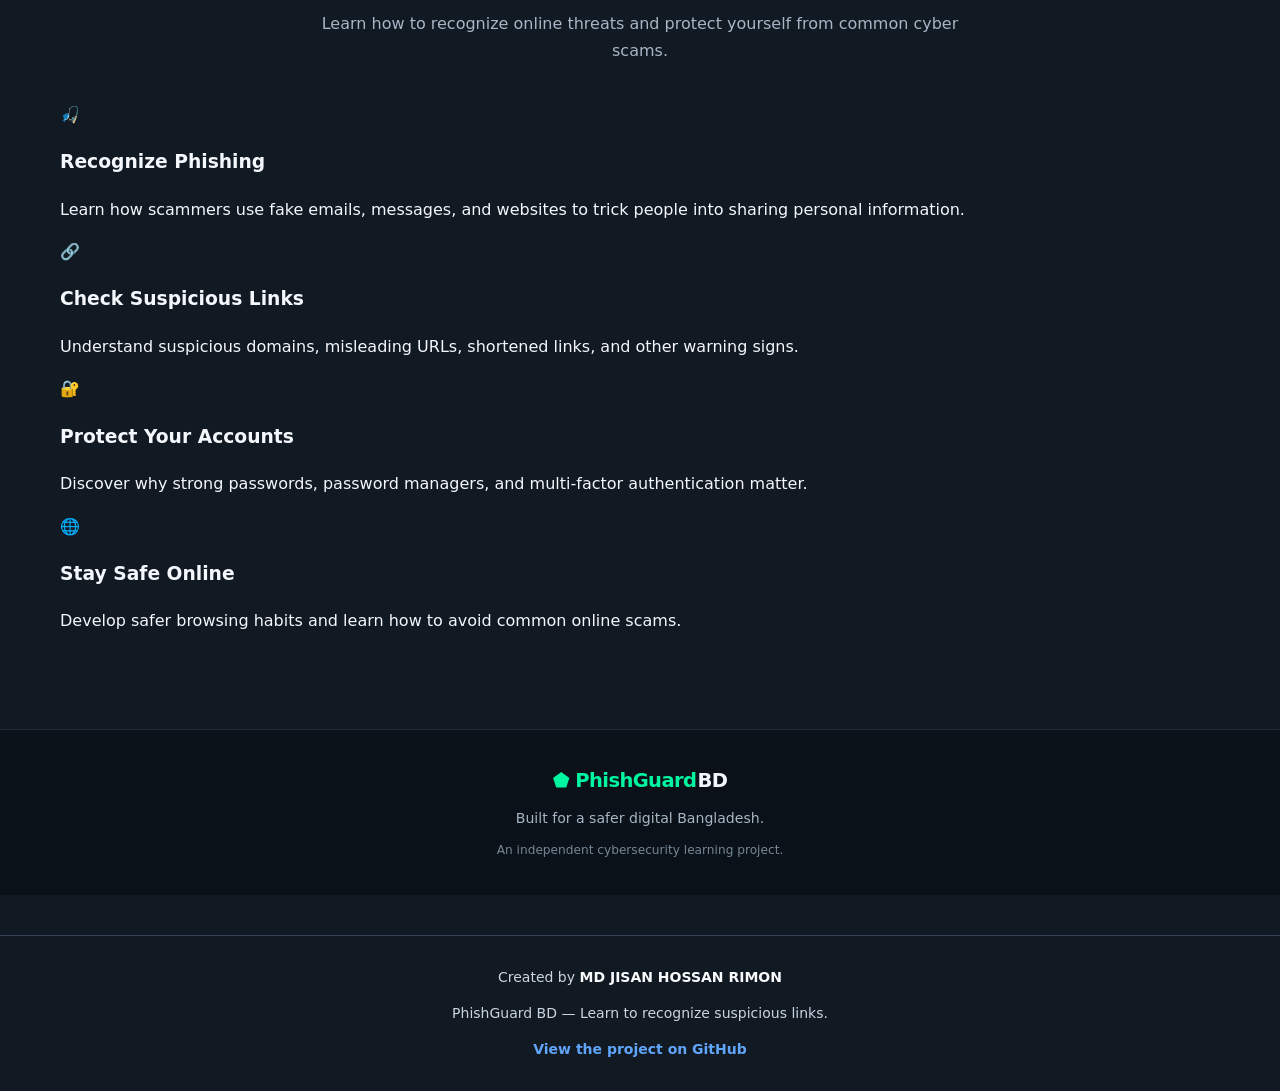
==== commit 970a2938: "Add cybersecurity education section to index.html Added a section for cybersecurity education resour" ====
--- a/index.html
+++ b/index.html
@@ -219,6 +219,57 @@
       This project checks URL patterns and does not verify live website reputation or content.
       Results may be incorrect or incomplete.
     </p>
+        <!-- Cybersecurity Education Resources -->
+    <section class="education-section section-block" id="education">
+      <div class="section-heading">
+        <p class="eyebrow">LEARN TO STAY SAFE</p>
+        <h2>Build Your Cybersecurity Awareness</h2>
+        <p>
+          Learn how to recognize online threats and protect yourself
+          from common cyber scams.
+        </p>
+      </div>
+
+      <div class="education-grid">
+
+        <article class="education-card">
+          <div class="education-icon">🎣</div>
+          <h3>Recognize Phishing</h3>
+          <p>
+            Learn how scammers use fake emails, messages, and websites
+            to trick people into sharing personal information.
+          </p>
+        </article>
+
+        <article class="education-card">
+          <div class="education-icon">🔗</div>
+          <h3>Check Suspicious Links</h3>
+          <p>
+            Understand suspicious domains, misleading URLs,
+            shortened links, and other warning signs.
+          </p>
+        </article>
+
+        <article class="education-card">
+          <div class="education-icon">🔐</div>
+          <h3>Protect Your Accounts</h3>
+          <p>
+            Discover why strong passwords, password managers,
+            and multi-factor authentication matter.
+          </p>
+        </article>
+
+        <article class="education-card">
+          <div class="education-icon">🌐</div>
+          <h3>Stay Safe Online</h3>
+          <p>
+            Develop safer browsing habits and learn how to
+            avoid common online scams.
+          </p>
+        </article>
+
+      </div>
+    </section>
   </main>
 
   <footer class="site-footer">
--- a/style.css
+++ b/style.css
@@ -1116,3 +1116,103 @@
   color: #93C5FD;
   text-decoration: underline;
 }
+
+/* ========================================
+   PhishGuard BD — Analysis History
+   ======================================== */
+
+.history-panel {
+  max-width: 760px;
+  margin: 35px auto 0;
+  padding: 24px;
+  border: 1px solid var(--border);
+  border-radius: var(--radius);
+  background: rgba(10, 22, 32, 0.75);
+}
+
+.history-heading {
+  display: flex;
+  align-items: center;
+  justify-content: space-between;
+  gap: 16px;
+  margin-bottom: 12px;
+}
+
+.history-heading .eyebrow {
+  margin-bottom: 5px;
+}
+
+.history-heading h3 {
+  margin: 0;
+  color: var(--text);
+  font-size: 1.35rem;
+}
+
+.history-note {
+  margin: 12px 0 20px;
+  color: var(--muted);
+  font-size: 0.84rem;
+}
+
+.history-empty {
+  padding: 20px;
+  border: 1px dashed var(--border);
+  border-radius: 10px;
+  color: var(--muted);
+  text-align: center;
+}
+
+.history-item {
+  margin-top: 12px;
+  padding: 15px 17px;
+  border: 1px solid var(--border);
+  border-left: 3px solid var(--cyan);
+  border-radius: 10px;
+  background: var(--surface);
+  overflow-wrap: anywhere;
+  transition: border-color 180ms ease,
+              background 180ms ease;
+}
+
+.history-item:hover {
+  border-color: rgba(0, 245, 160, 0.4);
+  background: var(--surface-light);
+}
+
+.history-item p {
+  margin: 5px 0;
+}
+
+.history-item p:first-child {
+  color: var(--green);
+  font-weight: 700;
+}
+
+.history-item p:nth-child(2) {
+  color: #d5e2eb;
+  font-size: 0.88rem;
+}
+
+.history-item p:last-child {
+  color: var(--muted);
+  font-size: 0.78rem;
+}
+
+@media (max-width: 600px) {
+  .history-panel {
+    padding: 18px 14px;
+  }
+
+  .history-heading {
+    align-items: flex-start;
+    flex-direction: column;
+  }
+
+  .history-heading .button {
+    width: 100%;
+  }
+
+  .history-item {
+    padding: 13px;
+  }
+}
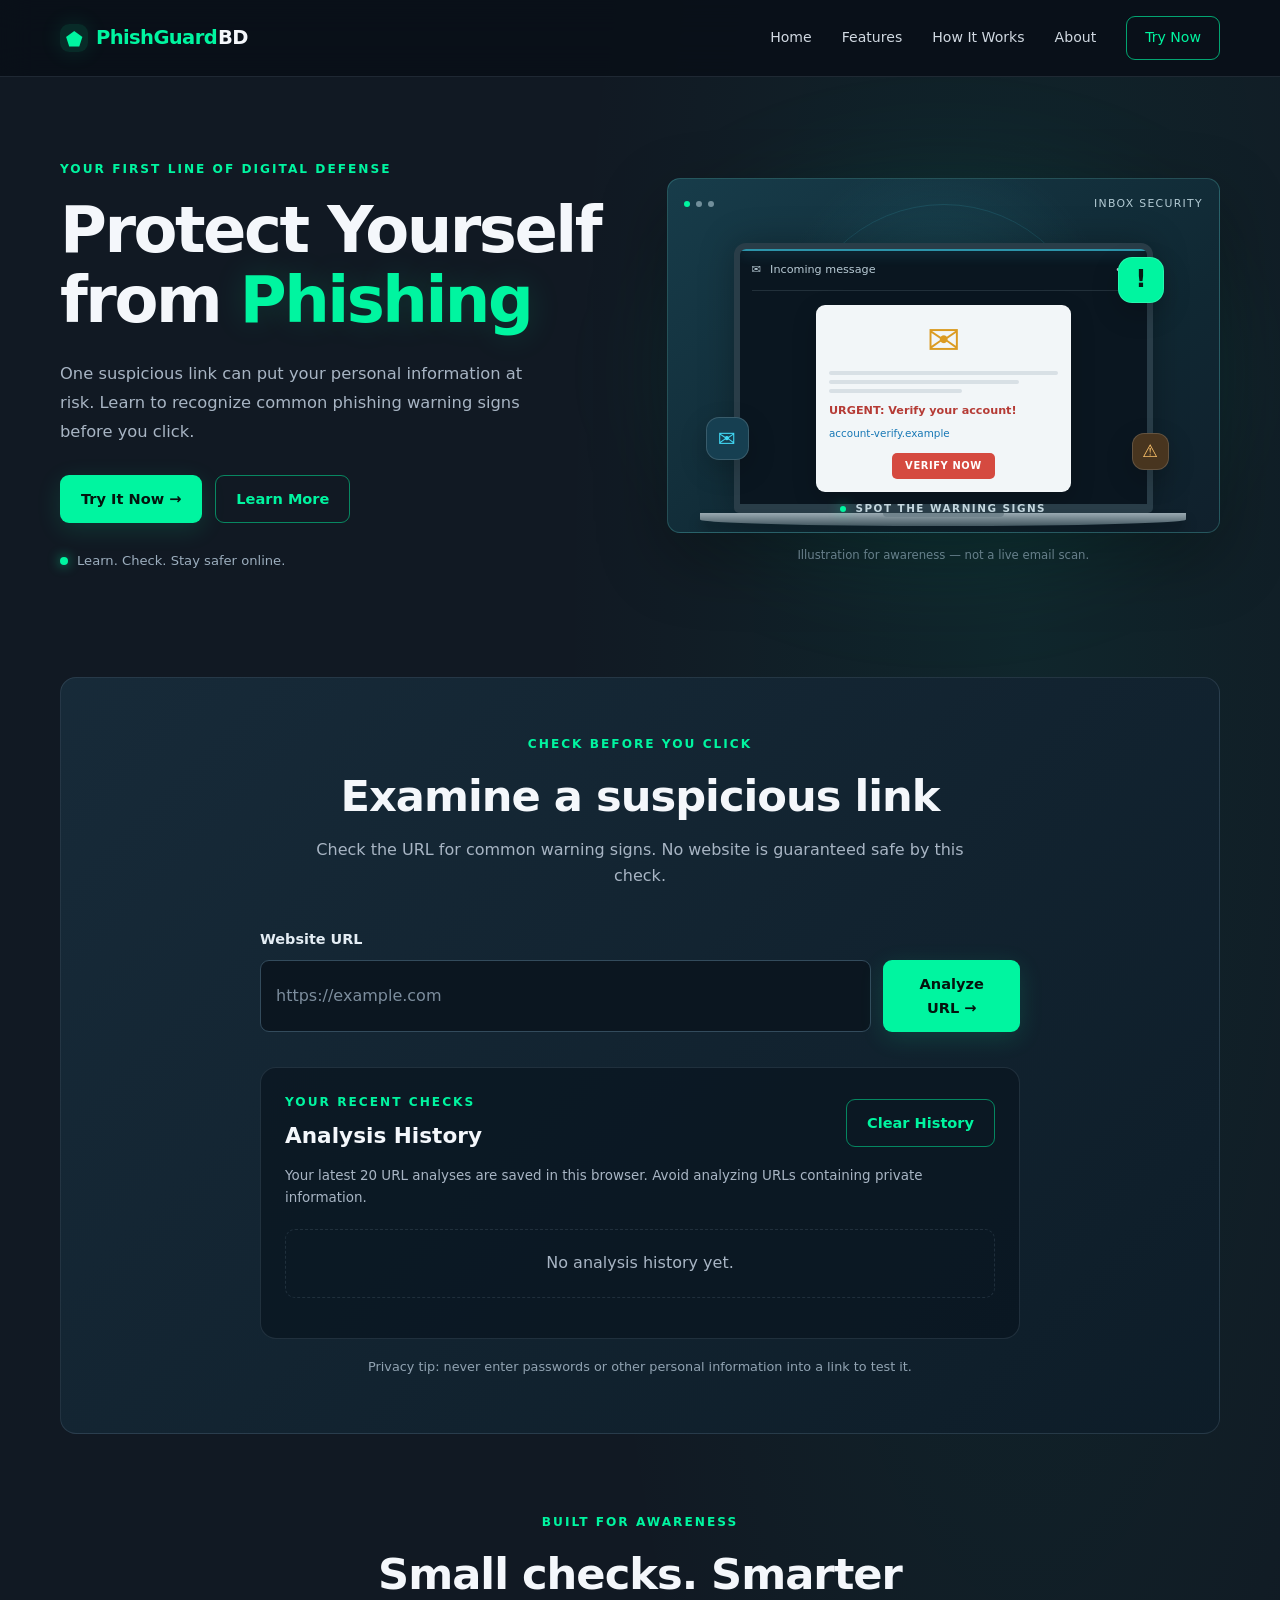
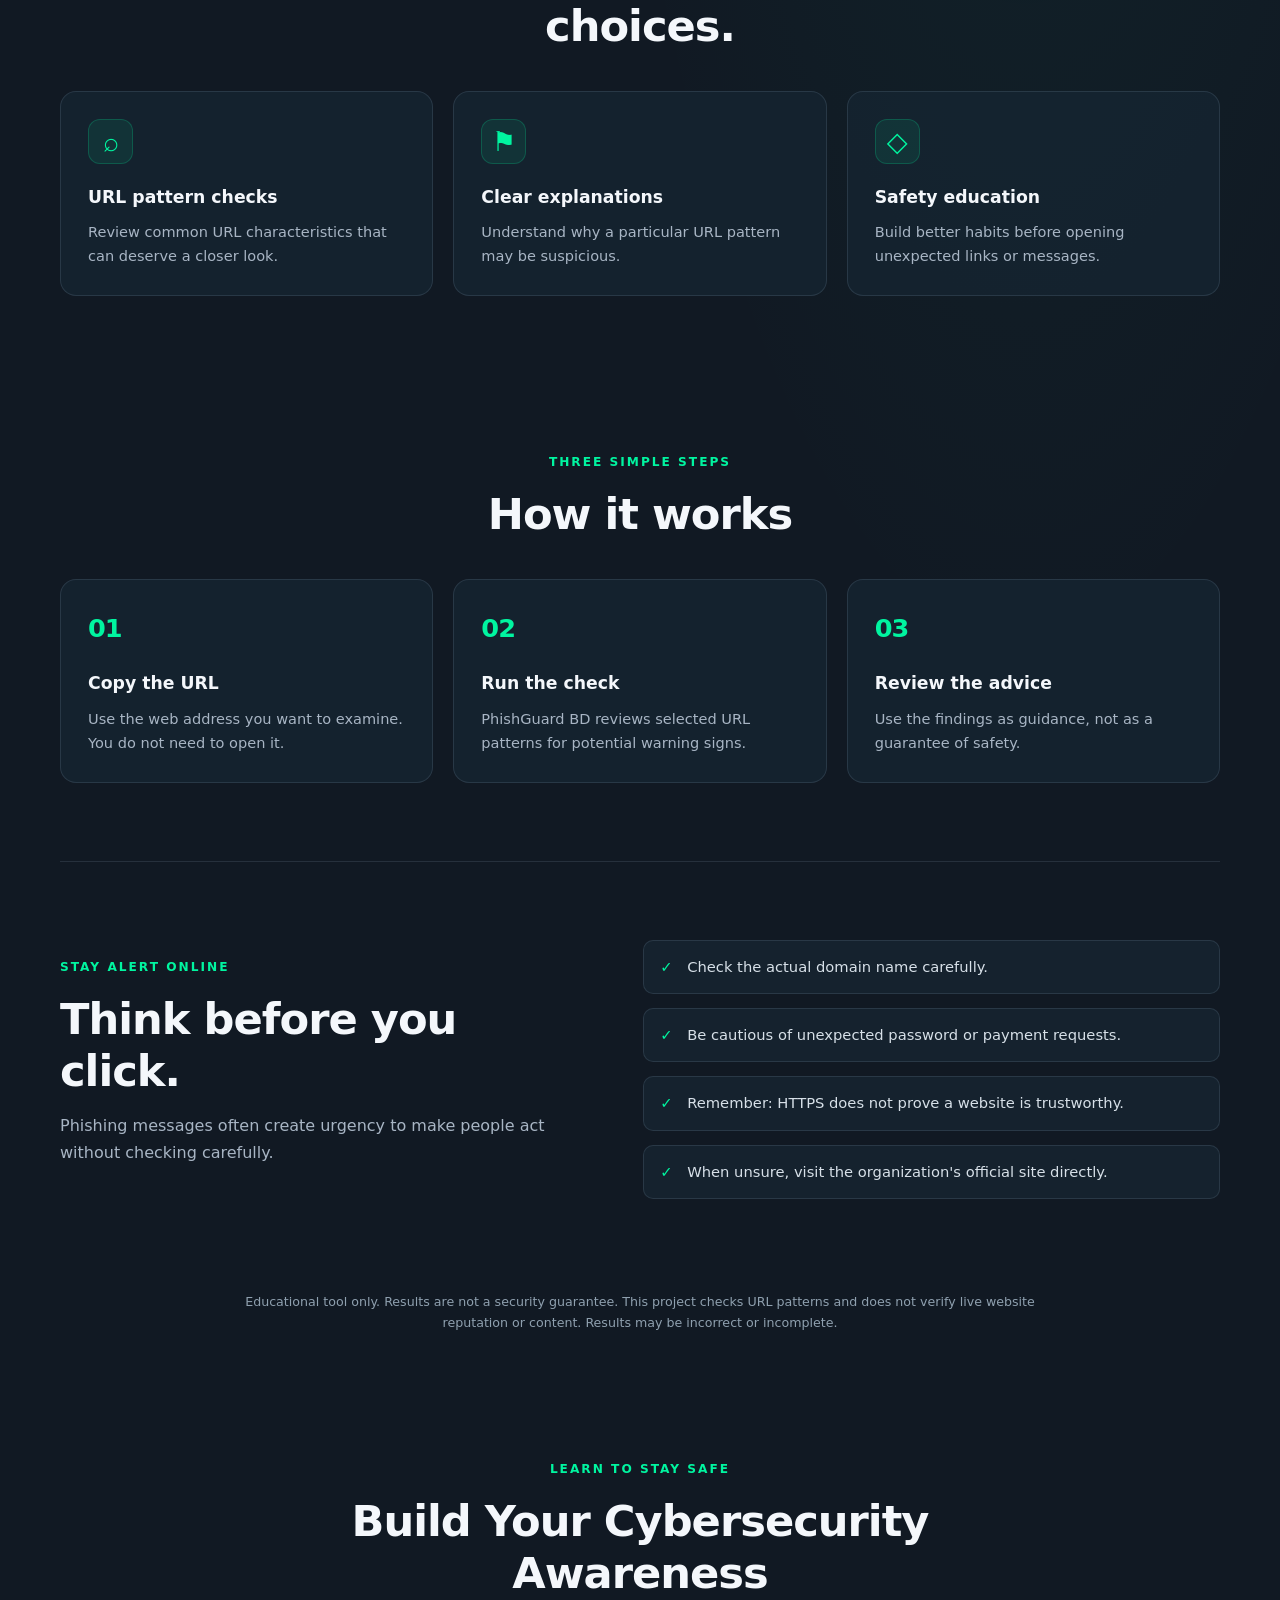
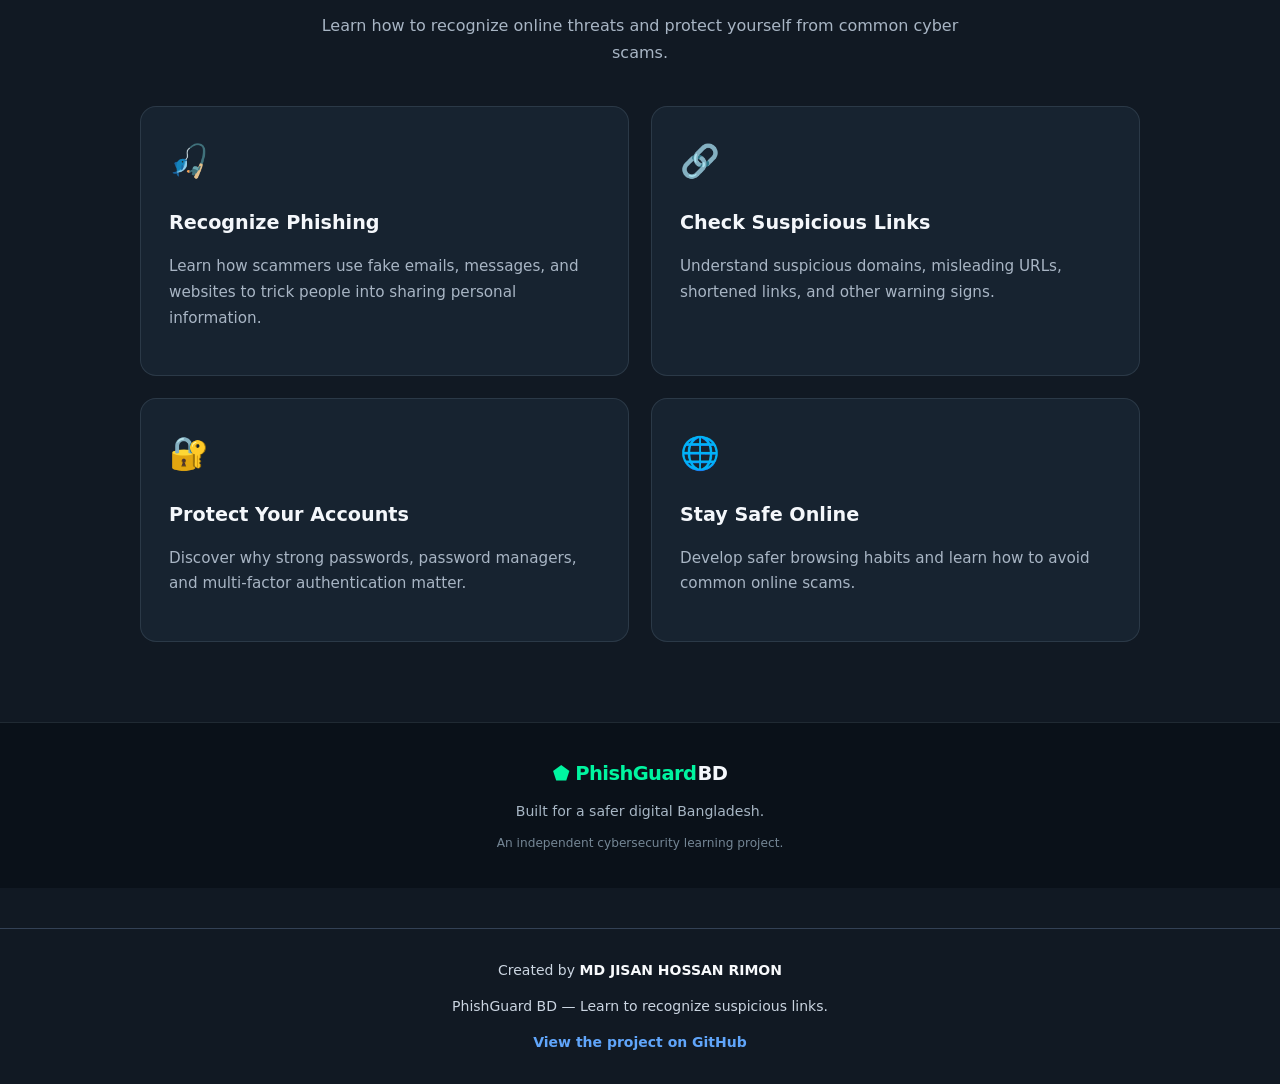
==== commit 51e7ebe0: "Add link to phishing recognition resource Updated education card to link to phishing resources." ====
--- a/index.html
+++ b/index.html
@@ -232,14 +232,15 @@
 
       <div class="education-grid">
 
-        <article class="education-card">
+        <a class="education-card" href="phishing.html"
+   aria-label="Learn how to recognize phishing">
           <div class="education-icon">🎣</div>
           <h3>Recognize Phishing</h3>
           <p>
             Learn how scammers use fake emails, messages, and websites
             to trick people into sharing personal information.
           </p>
-        </article>
+        </a>
 
         <article class="education-card">
           <div class="education-icon">🔗</div>
--- a/style.css
+++ b/style.css
@@ -1216,3 +1216,62 @@
     padding: 13px;
   }
 }
+/* ========================================
+   Cybersecurity Education Resources
+   ======================================== */
+
+.education-section {
+  padding: 80px 24px;
+}
+
+.education-grid {
+  display: grid;
+  grid-template-columns: repeat(2, minmax(0, 1fr));
+  gap: 22px;
+  max-width: 1000px;
+  margin: 40px auto 0;
+}
+
+.education-card {
+  padding: 28px;
+  background: var(--surface);
+  border: 1px solid var(--border);
+  border-radius: var(--radius);
+  transition: transform 0.25s ease, border-color 0.25s ease;
+}
+
+.education-card:hover {
+  transform: translateY(-5px);
+  border-color: var(--green);
+}
+
+.education-icon {
+  font-size: 2rem;
+  margin-bottom: 18px;
+}
+
+.education-card h3 {
+  color: var(--text);
+  margin-bottom: 12px;
+  font-size: 1.2rem;
+}
+
+.education-card p {
+  color: var(--muted);
+  line-height: 1.7;
+  font-size: 0.95rem;
+}
+
+@media (max-width: 650px) {
+  .education-grid {
+    grid-template-columns: 1fr;
+  }
+
+  .education-section {
+    padding: 55px 18px;
+  }
+
+  .education-card {
+    padding: 22px;
+  }
+}
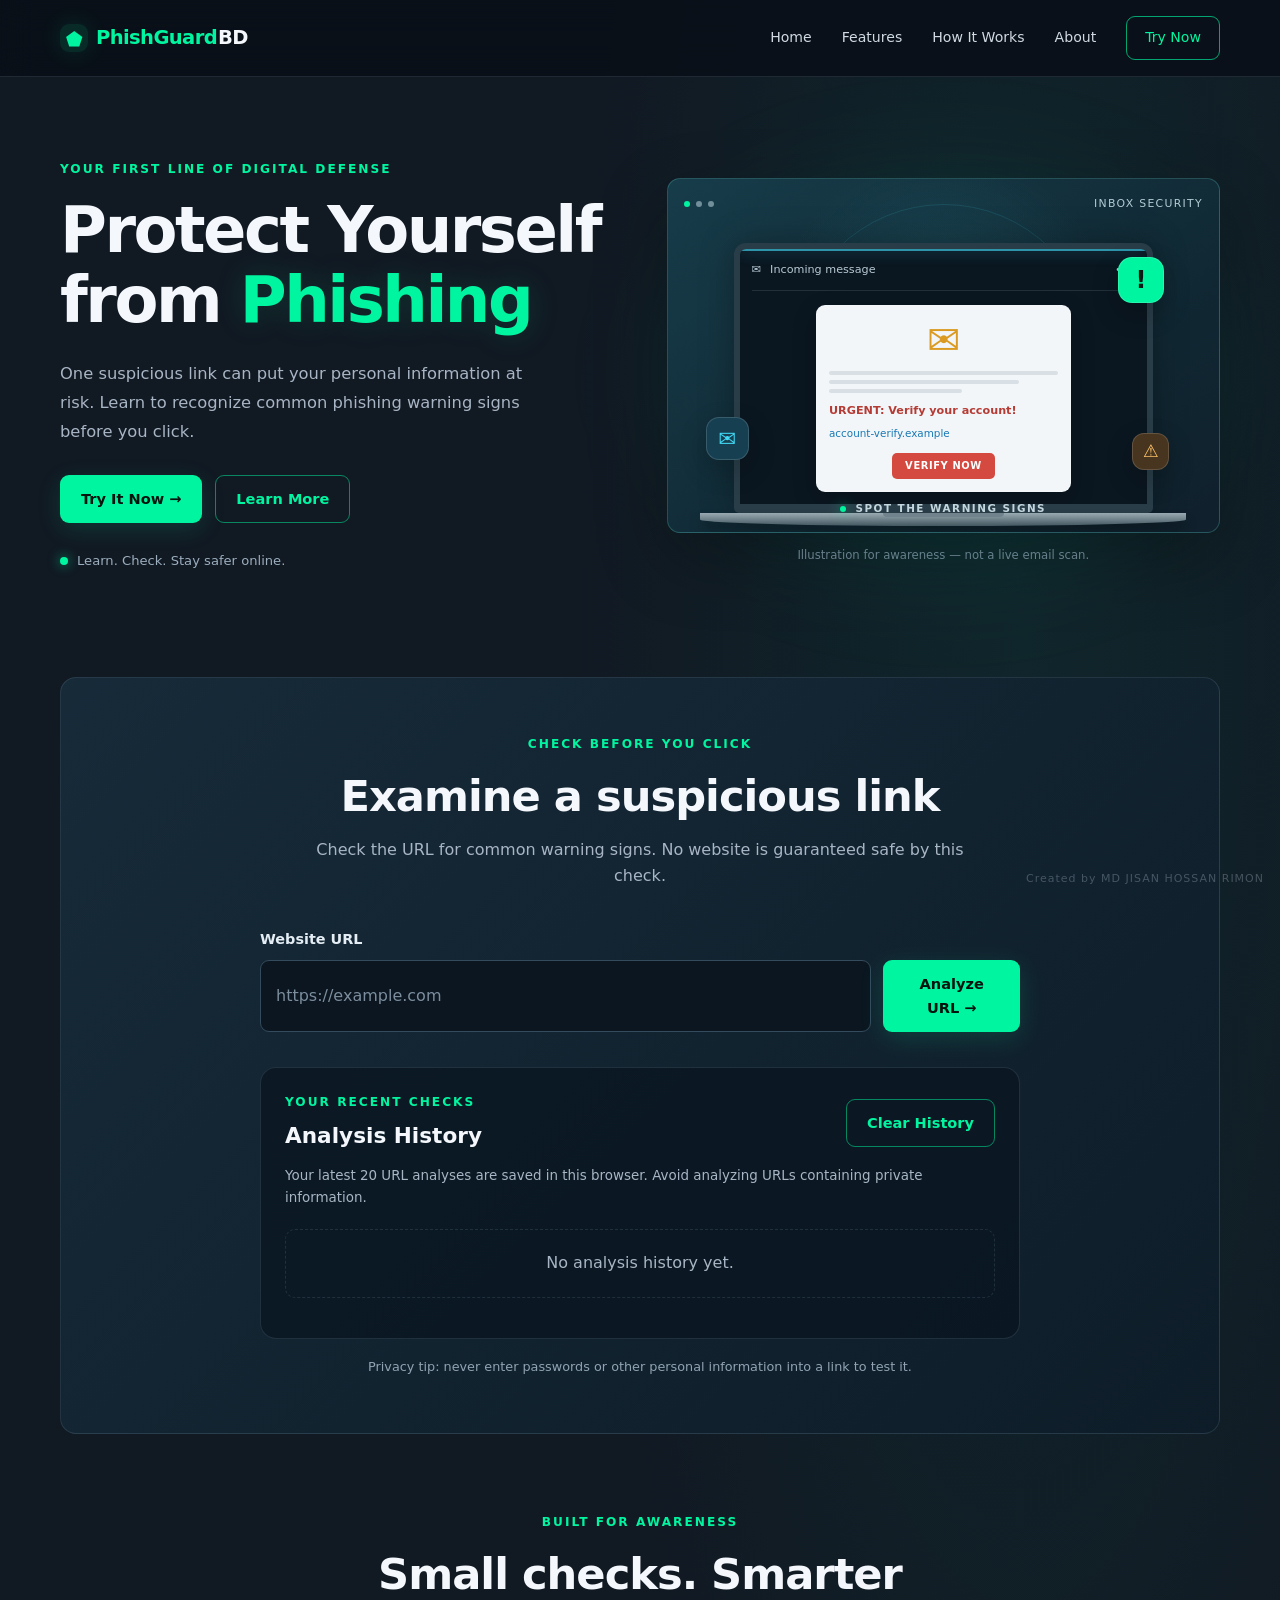
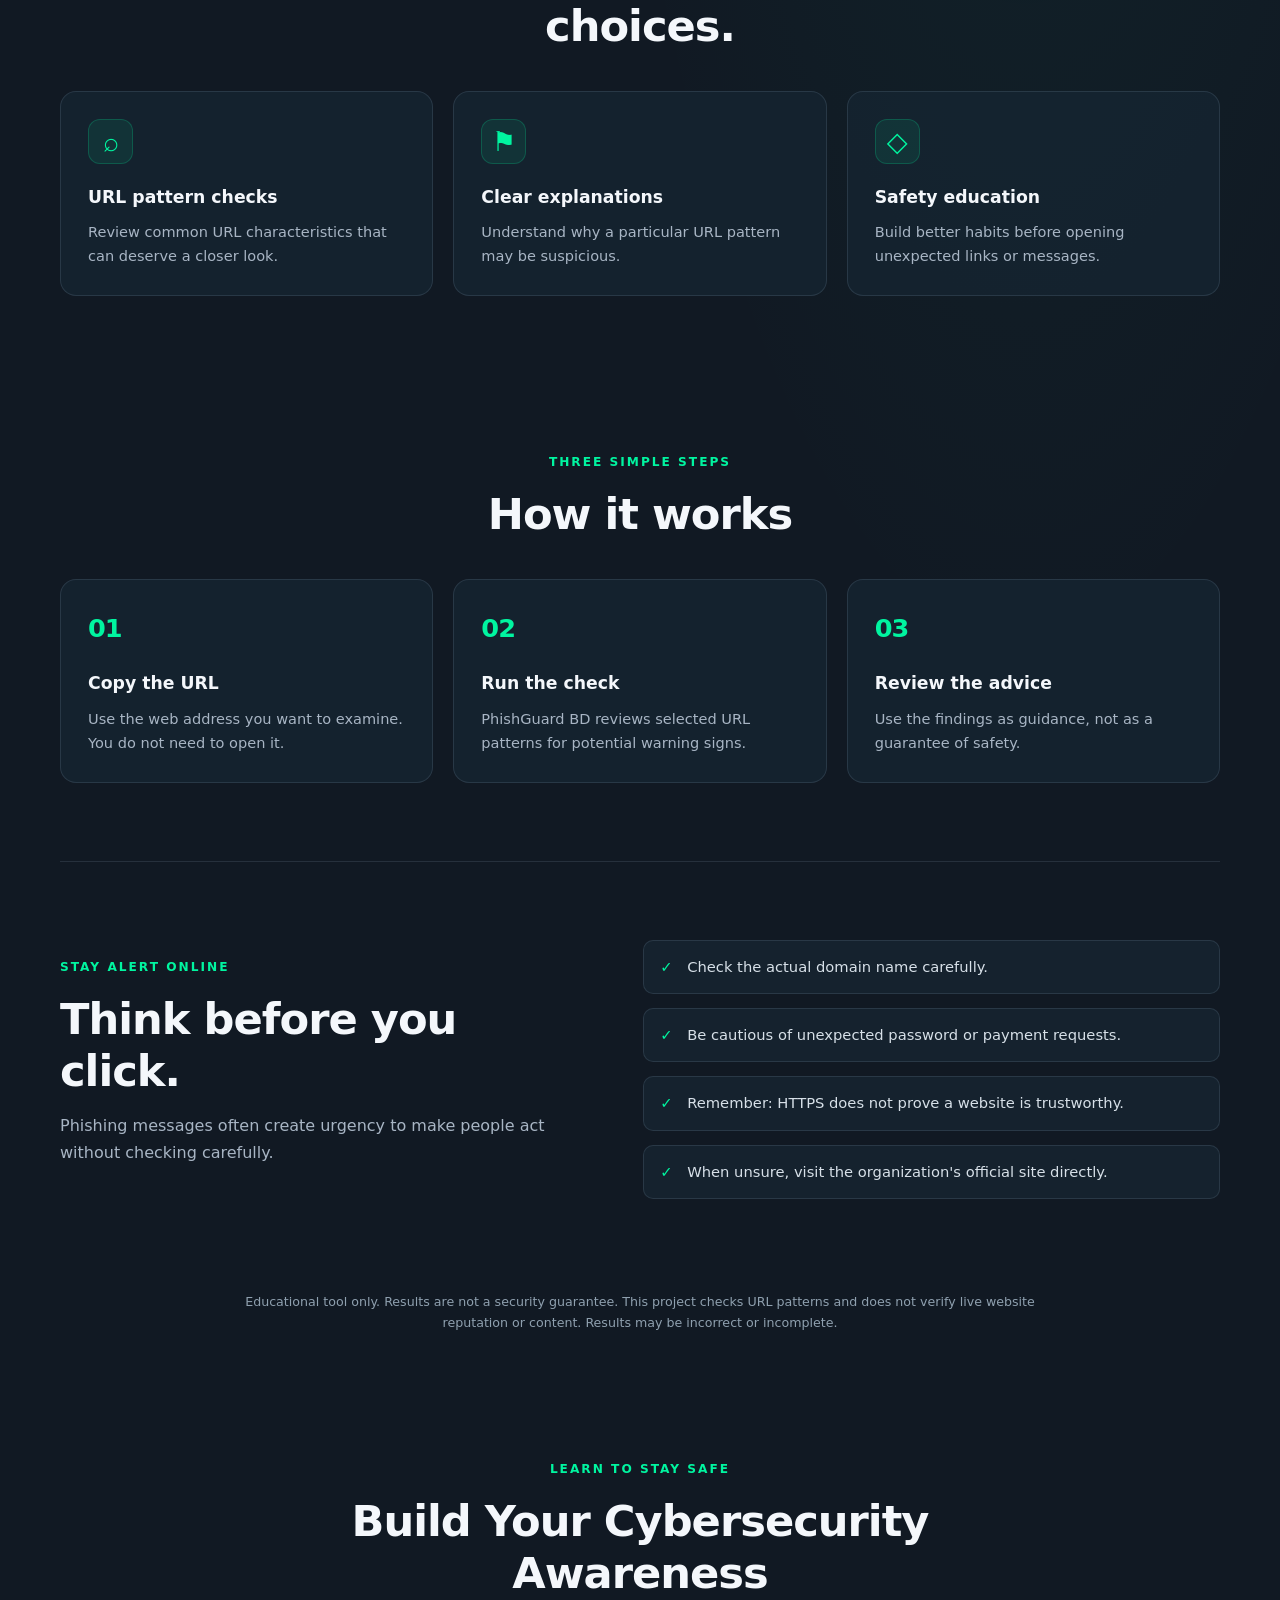
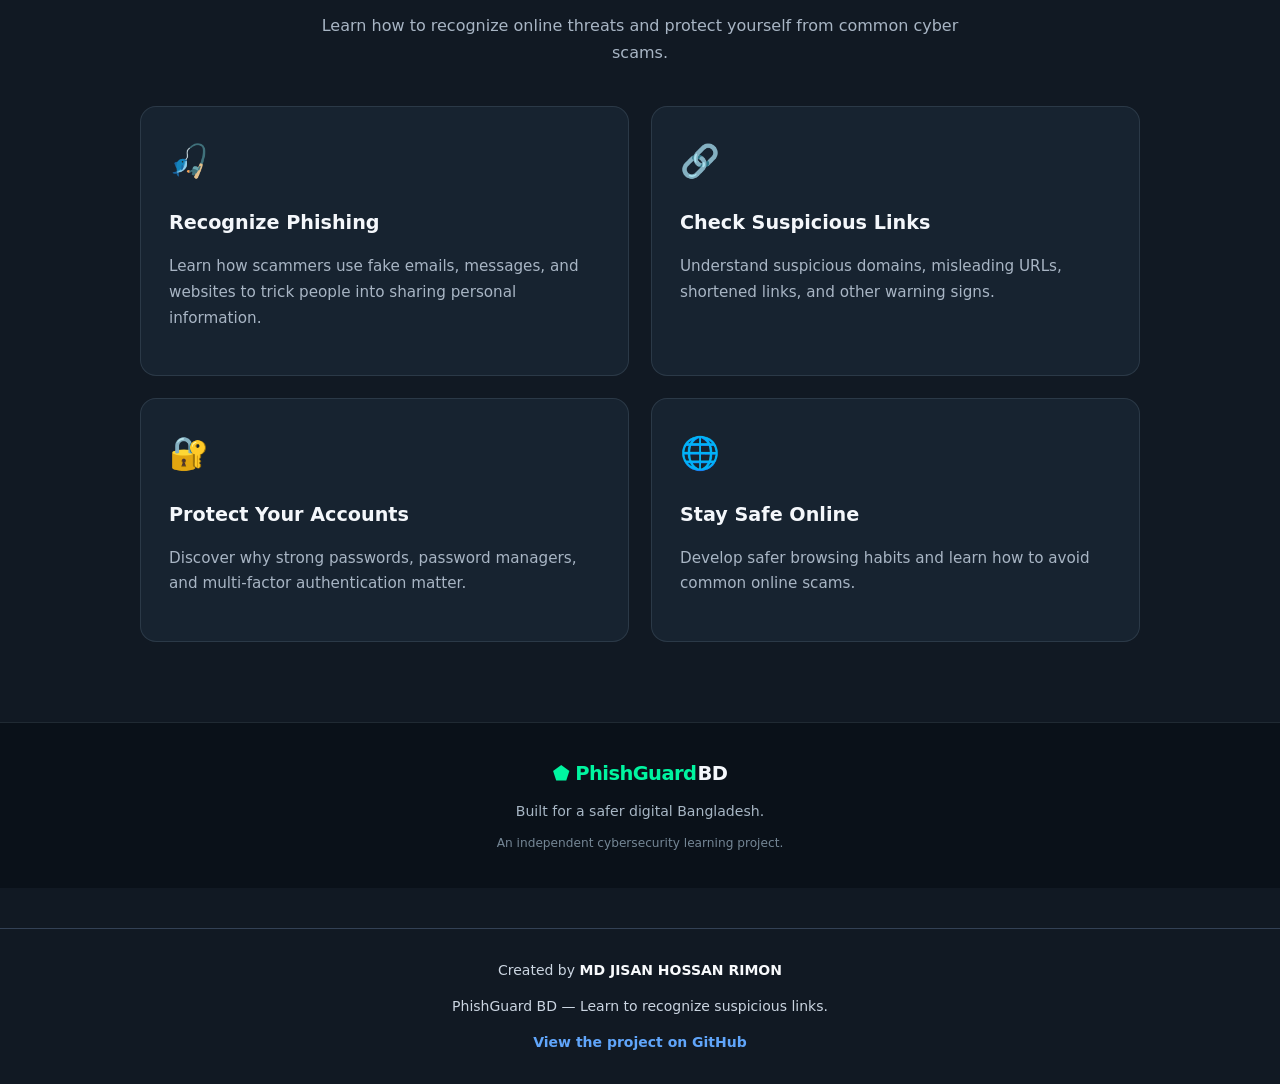
==== commit fc6a013c: "Update index.html" ====
--- a/index.html
+++ b/index.html
@@ -242,15 +242,15 @@
           </p>
         </a>
 
-        <article class="education-card">
-          <div class="education-icon">🔗</div>
-          <h3>Check Suspicious Links</h3>
-          <p>
-            Understand suspicious domains, misleading URLs,
-            shortened links, and other warning signs.
-          </p>
-        </article>
-
+       <a class="education-card" href="link-safety.html"
+   aria-label="Learn how to check suspicious links">
+  <div class="education-icon">🔗</div>
+  <h3>Check Suspicious Links</h3>
+  <p>
+    Understand suspicious domains, misleading URLs,
+    shortened links, and other warning signs.
+  </p>
+</a>
         <article class="education-card">
           <div class="education-icon">🔐</div>
           <h3>Protect Your Accounts</h3>
--- a/style.css
+++ b/style.css
@@ -1275,3 +1275,16 @@
     padding: 22px;
   }
 }
+/* PhishGuard BD watermark */
+body::after {
+  content: "Created by MD JISAN HOSSAN RIMON";
+  position: fixed;
+  bottom: 12px;
+  right: 16px;
+  color: var(--muted);
+  opacity: 0.35;
+  font-size: 11px;
+  letter-spacing: 1px;
+  pointer-events: none;
+  z-index: 999;
+}
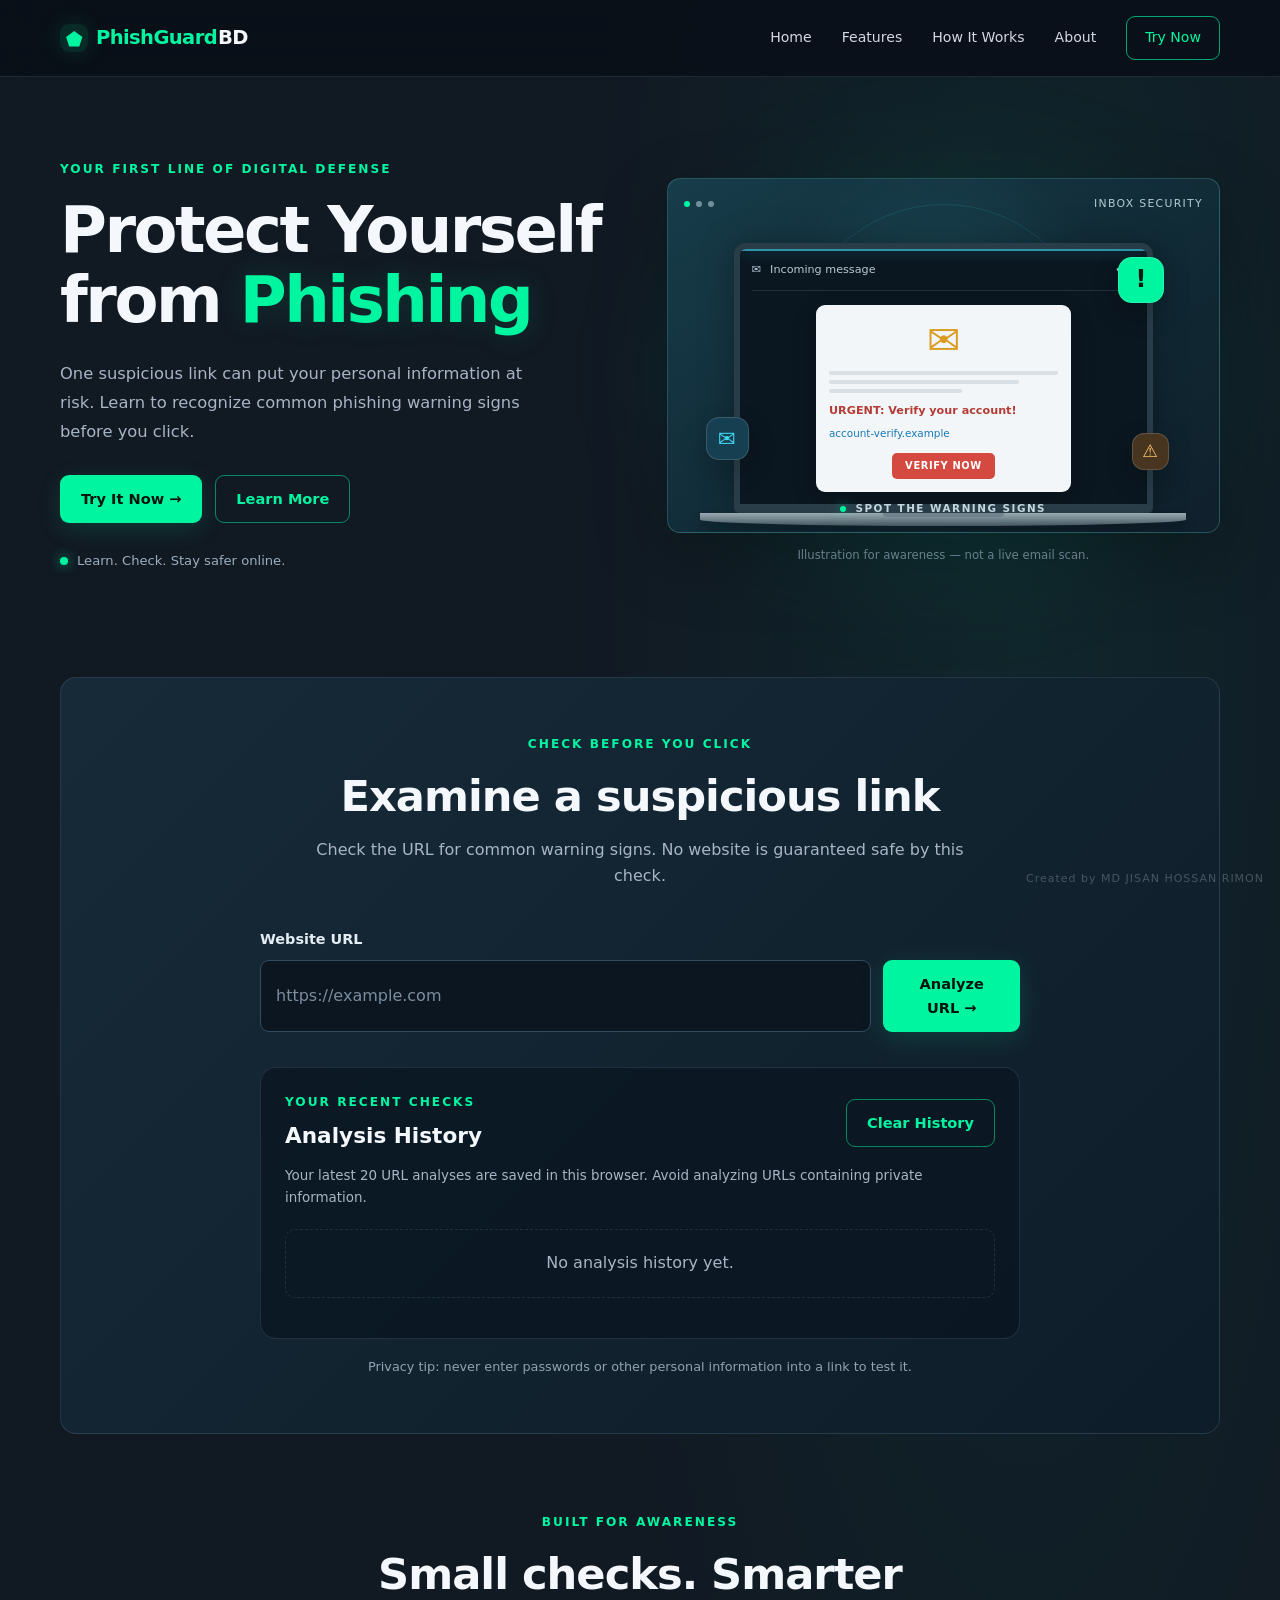
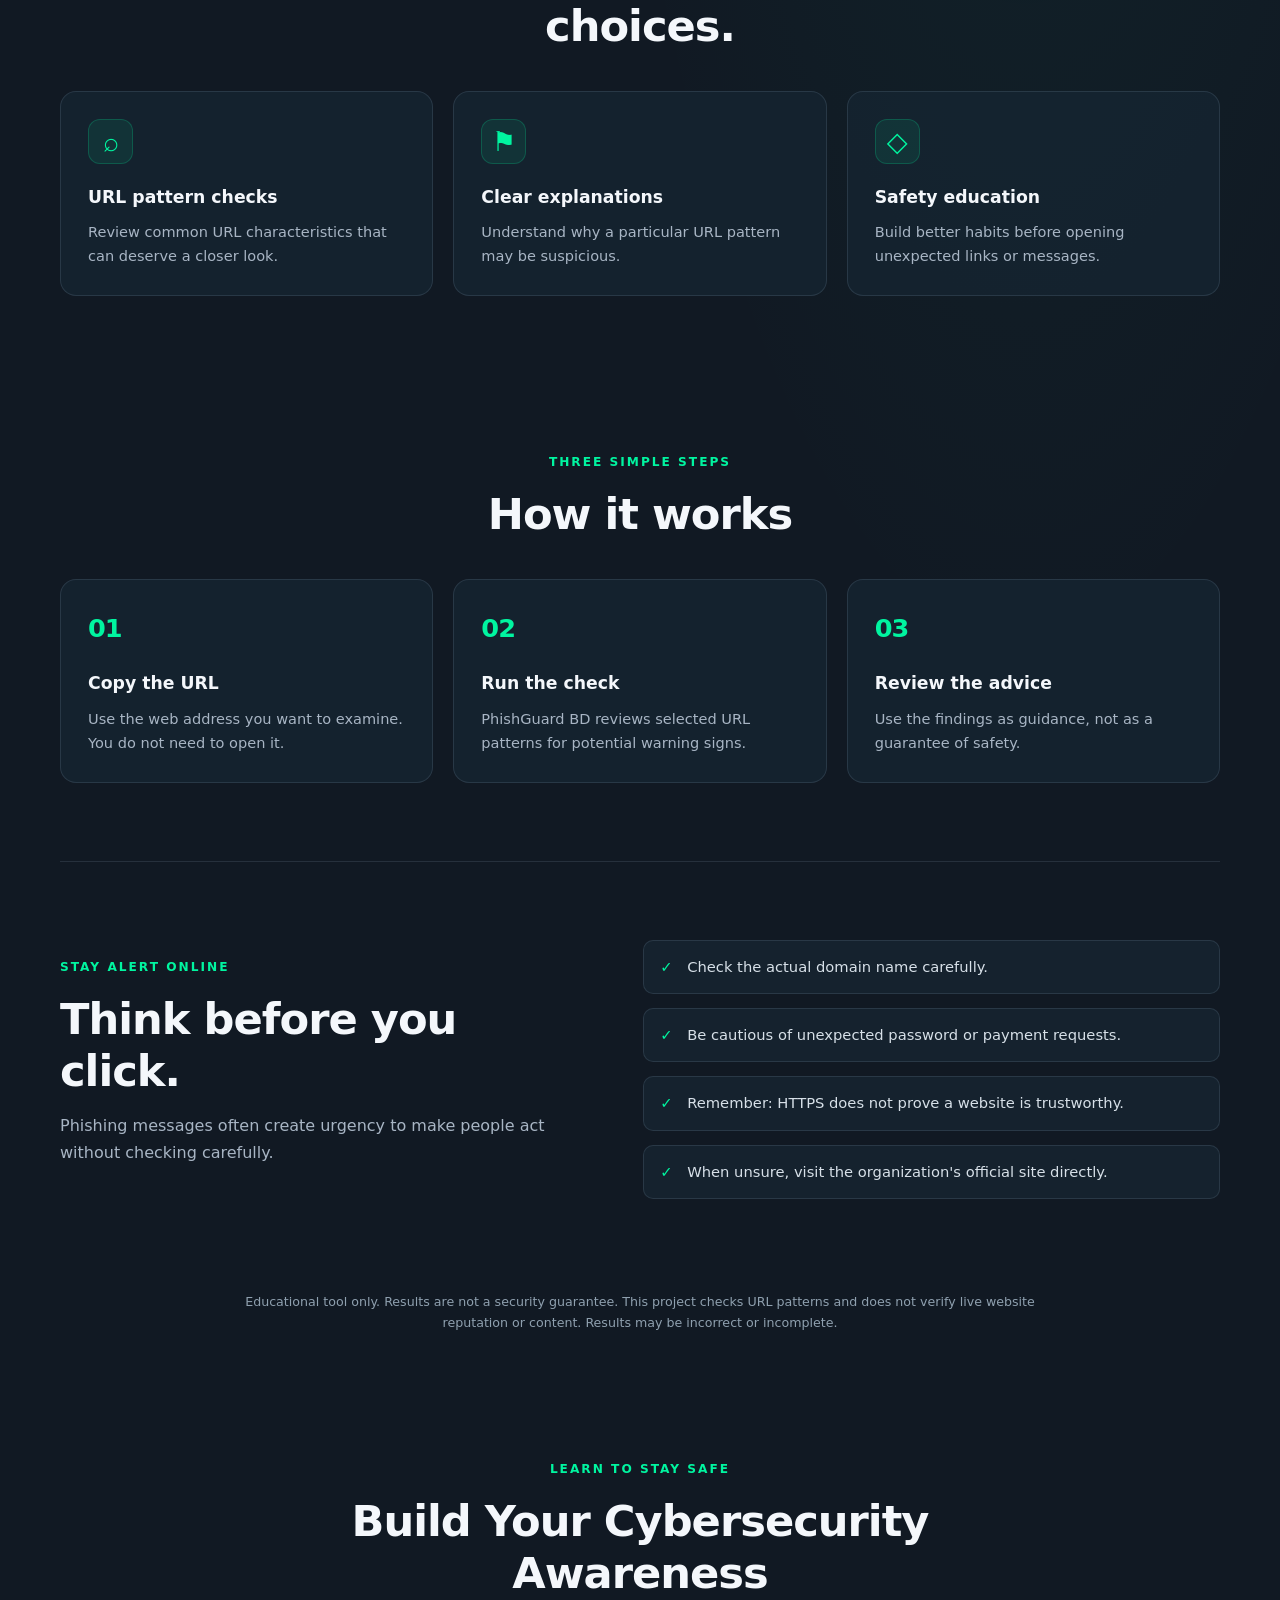
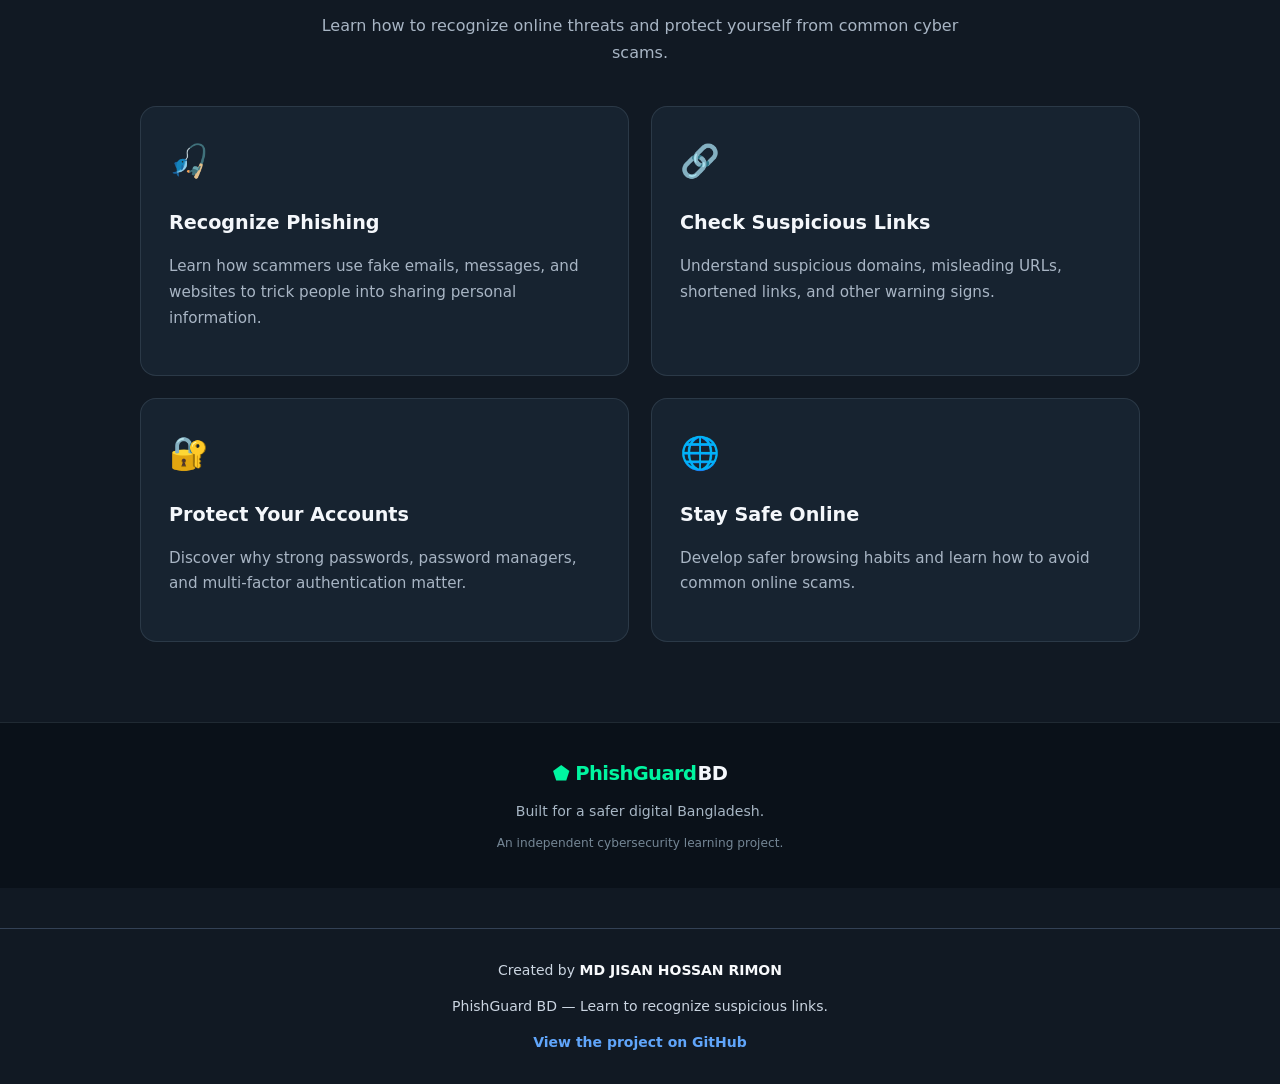
==== commit 4620f771: "Replace article with anchor for account security section" ====
--- a/index.html
+++ b/index.html
@@ -251,14 +251,15 @@
     shortened links, and other warning signs.
   </p>
 </a>
-        <article class="education-card">
-          <div class="education-icon">🔐</div>
-          <h3>Protect Your Accounts</h3>
-          <p>
-            Discover why strong passwords, password managers,
-            and multi-factor authentication matter.
-          </p>
-        </article>
+        <a class="education-card" href="account-security.html"
+   aria-label="Learn how to protect your online accounts">
+  <div class="education-icon">🔐</div>
+  <h3>Protect Your Accounts</h3>
+  <p>
+    Discover why strong passwords, password managers,
+    and multi-factor authentication matter.
+  </p>
+</a>
 
         <article class="education-card">
           <div class="education-icon">🌐</div>
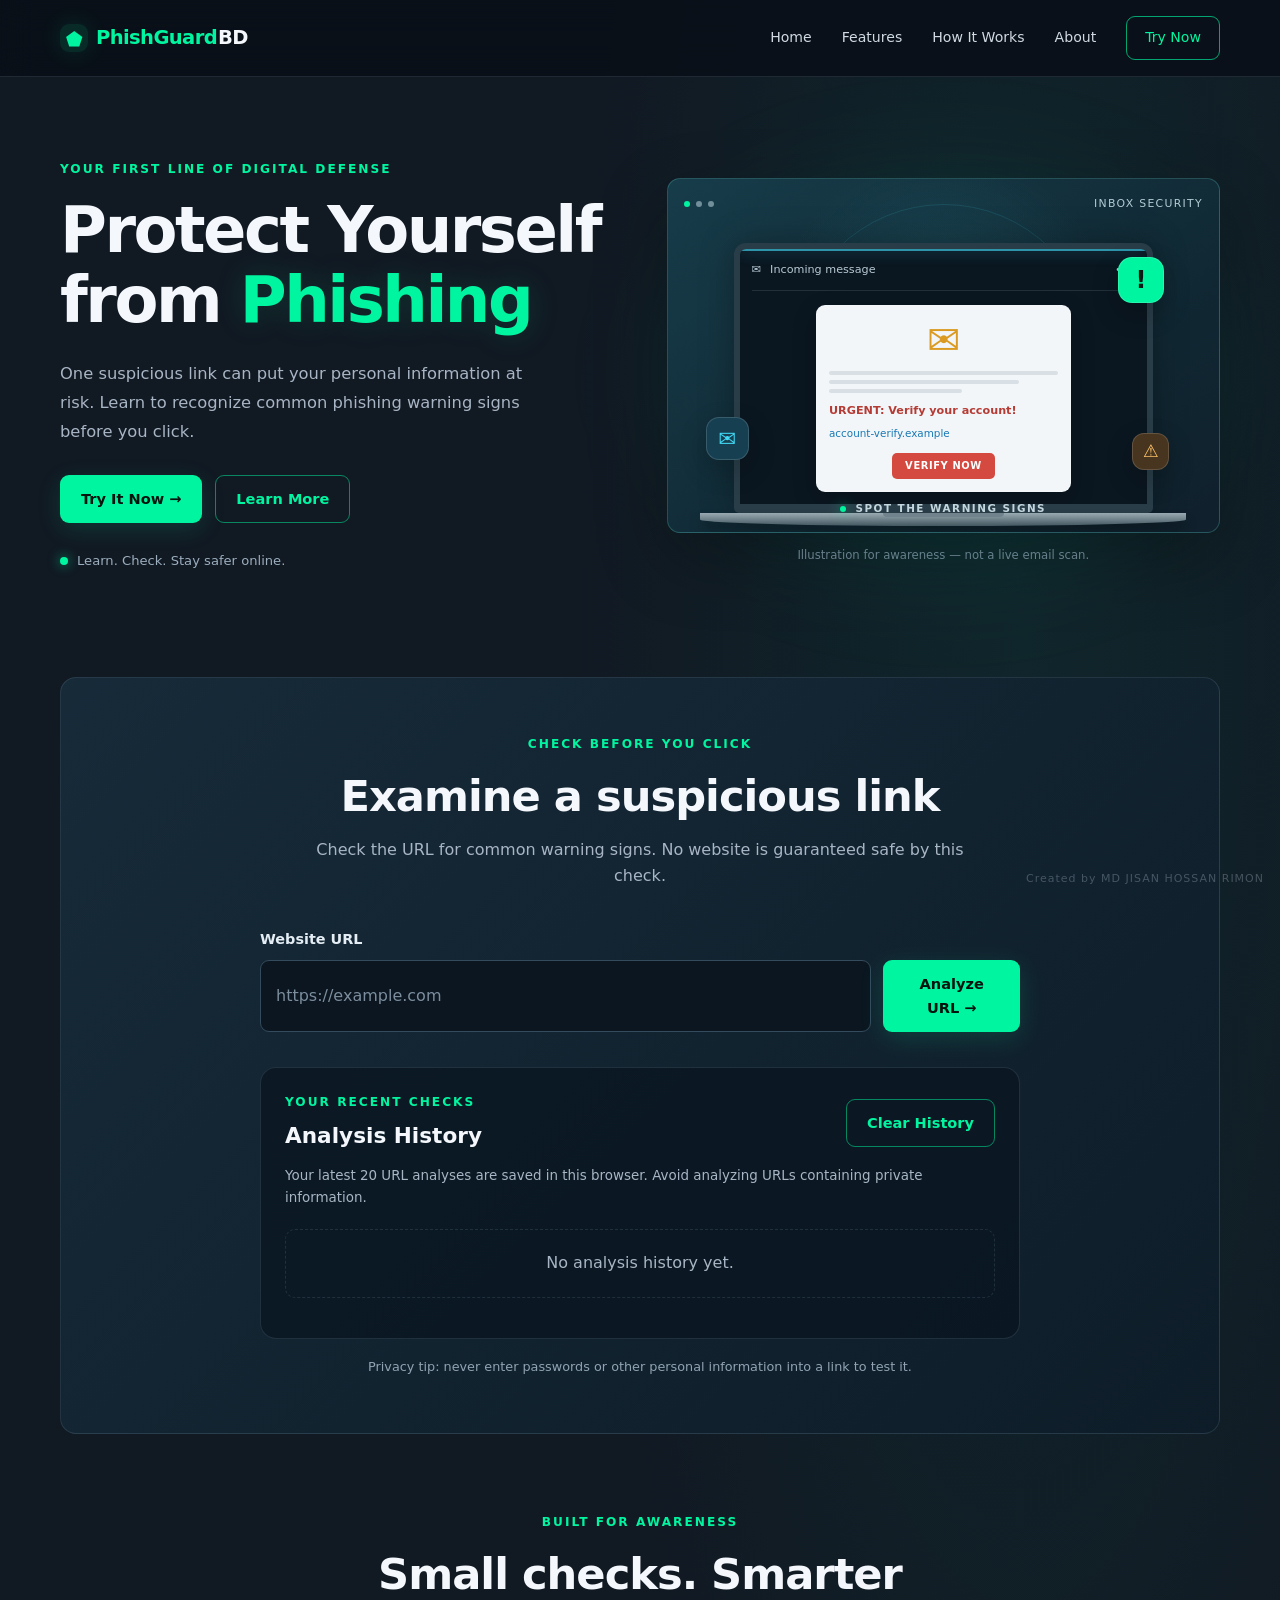
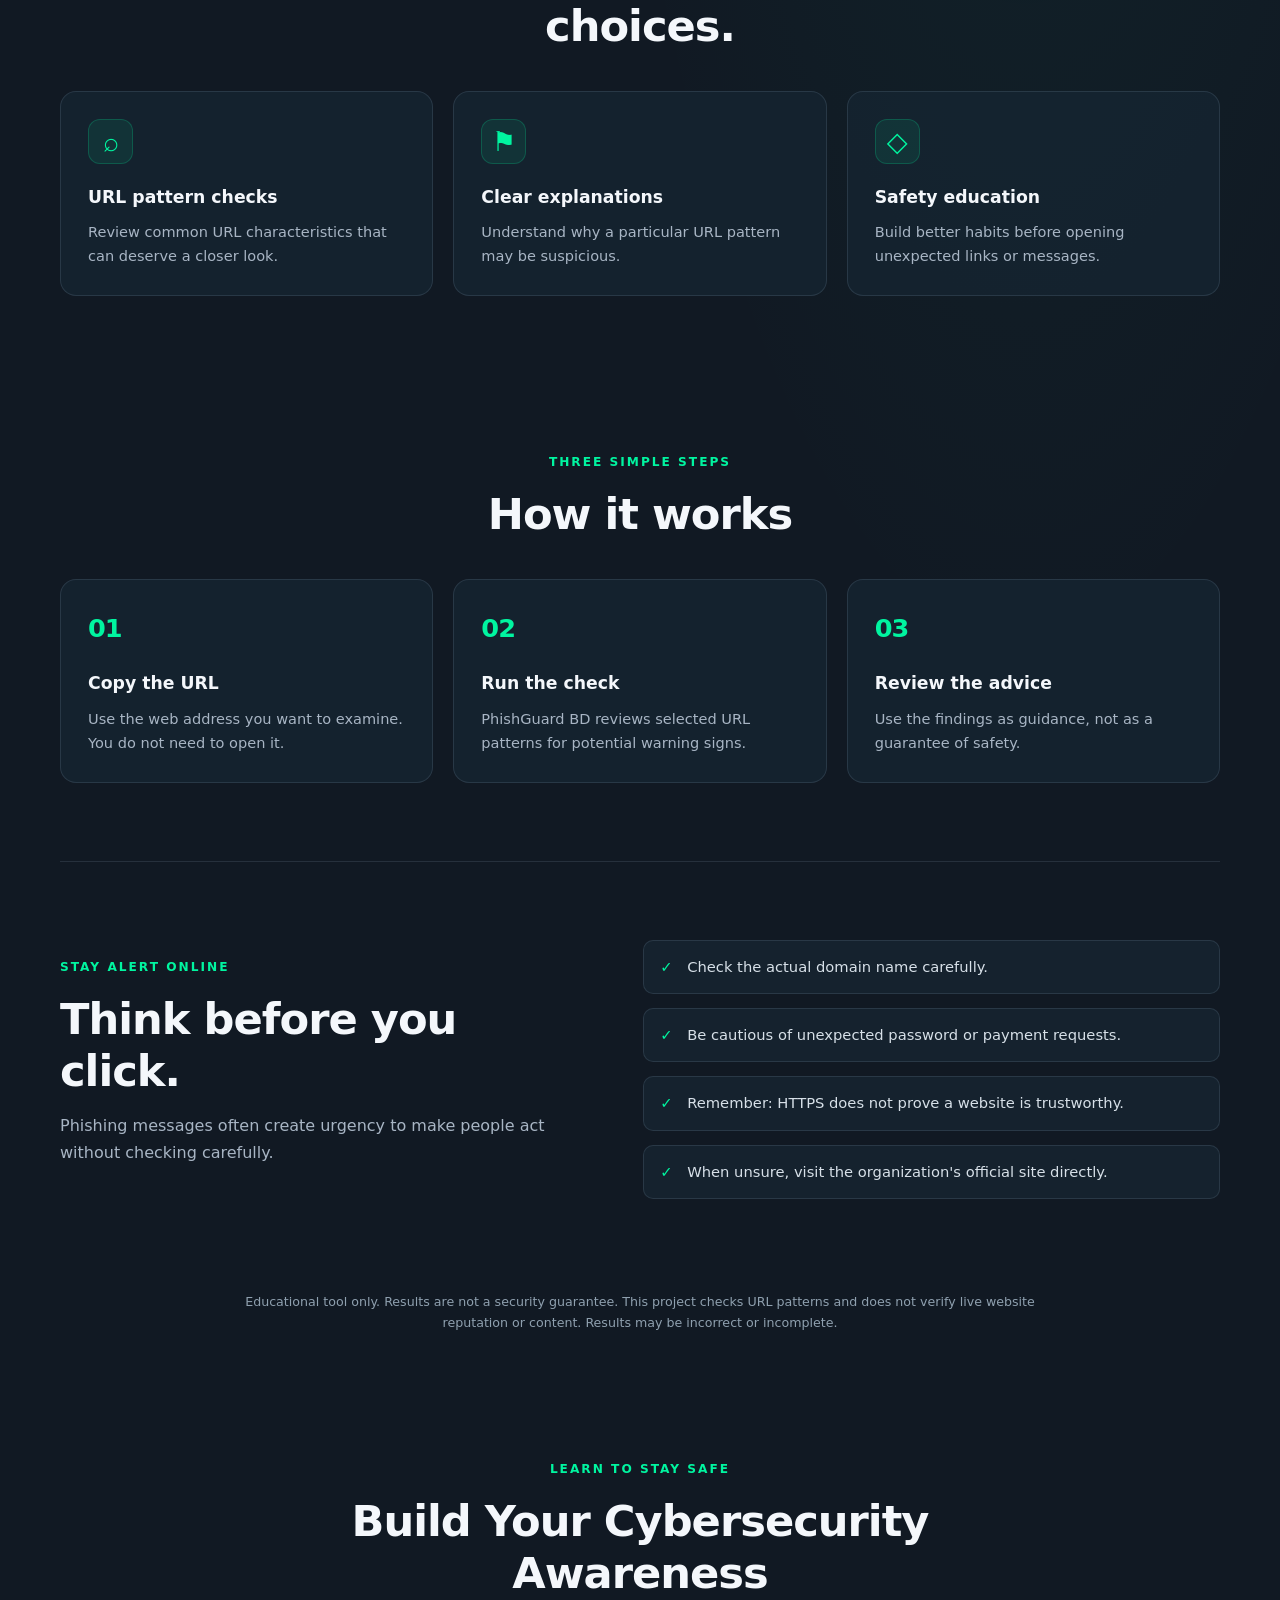
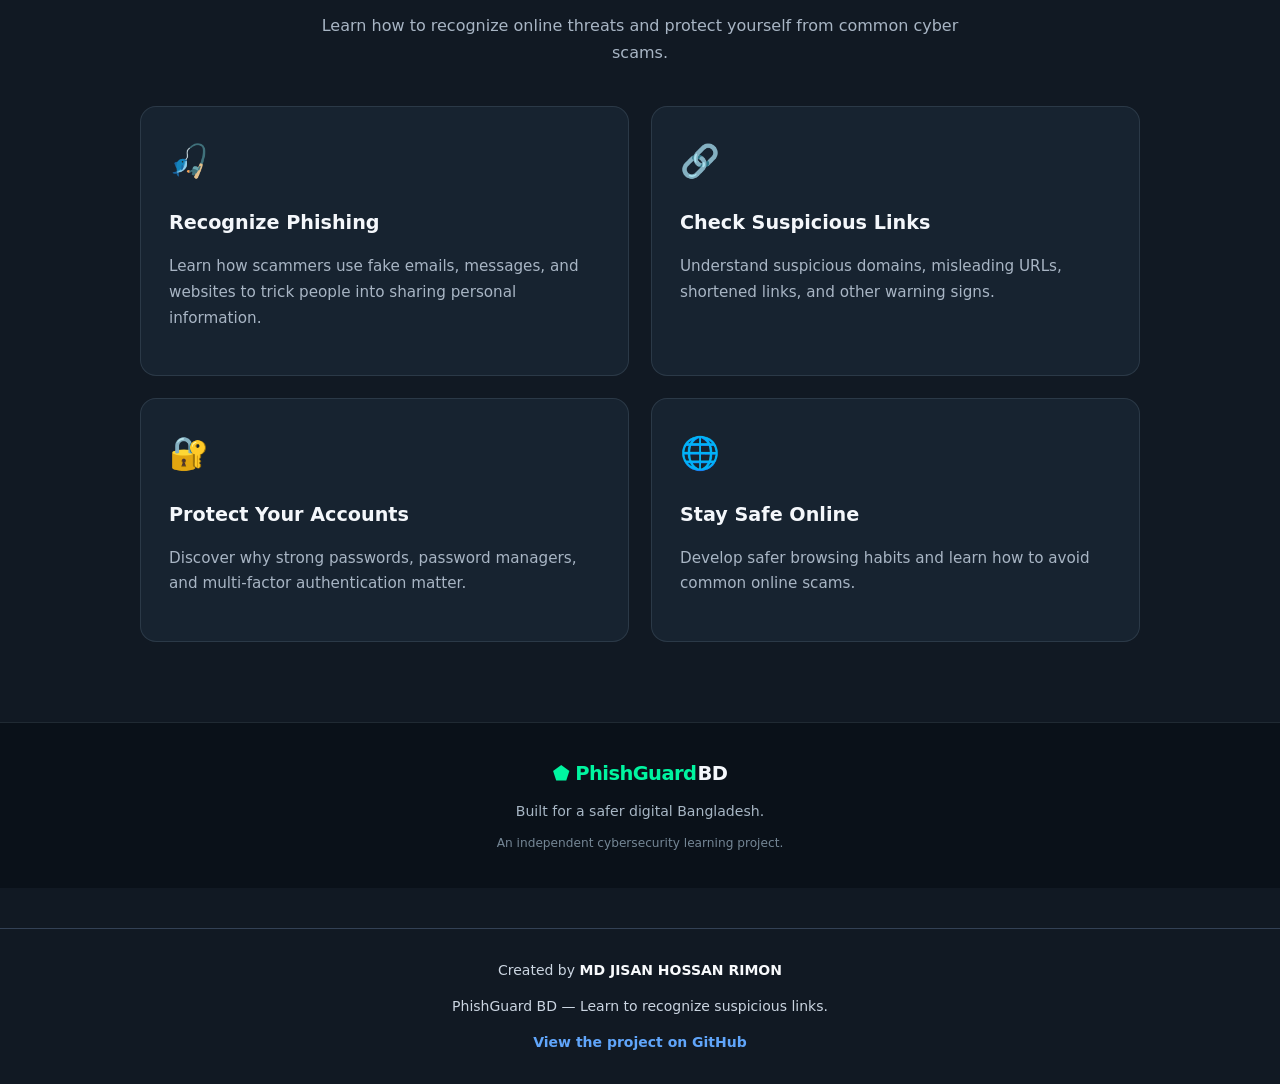
==== commit 5d108eec: "Replace article with anchor for online safety section" ====
--- a/index.html
+++ b/index.html
@@ -261,14 +261,15 @@
   </p>
 </a>
 
-        <article class="education-card">
-          <div class="education-icon">🌐</div>
-          <h3>Stay Safe Online</h3>
-          <p>
-            Develop safer browsing habits and learn how to
-            avoid common online scams.
-          </p>
-        </article>
+       <a class="education-card" href="online-safety.html"
+   aria-label="Learn how to stay safe online">
+  <div class="education-icon">🌐</div>
+  <h3>Stay Safe Online</h3>
+  <p>
+    Develop safer browsing habits and learn how to
+    avoid common online scams.
+  </p>
+</a>
 
       </div>
     </section>
